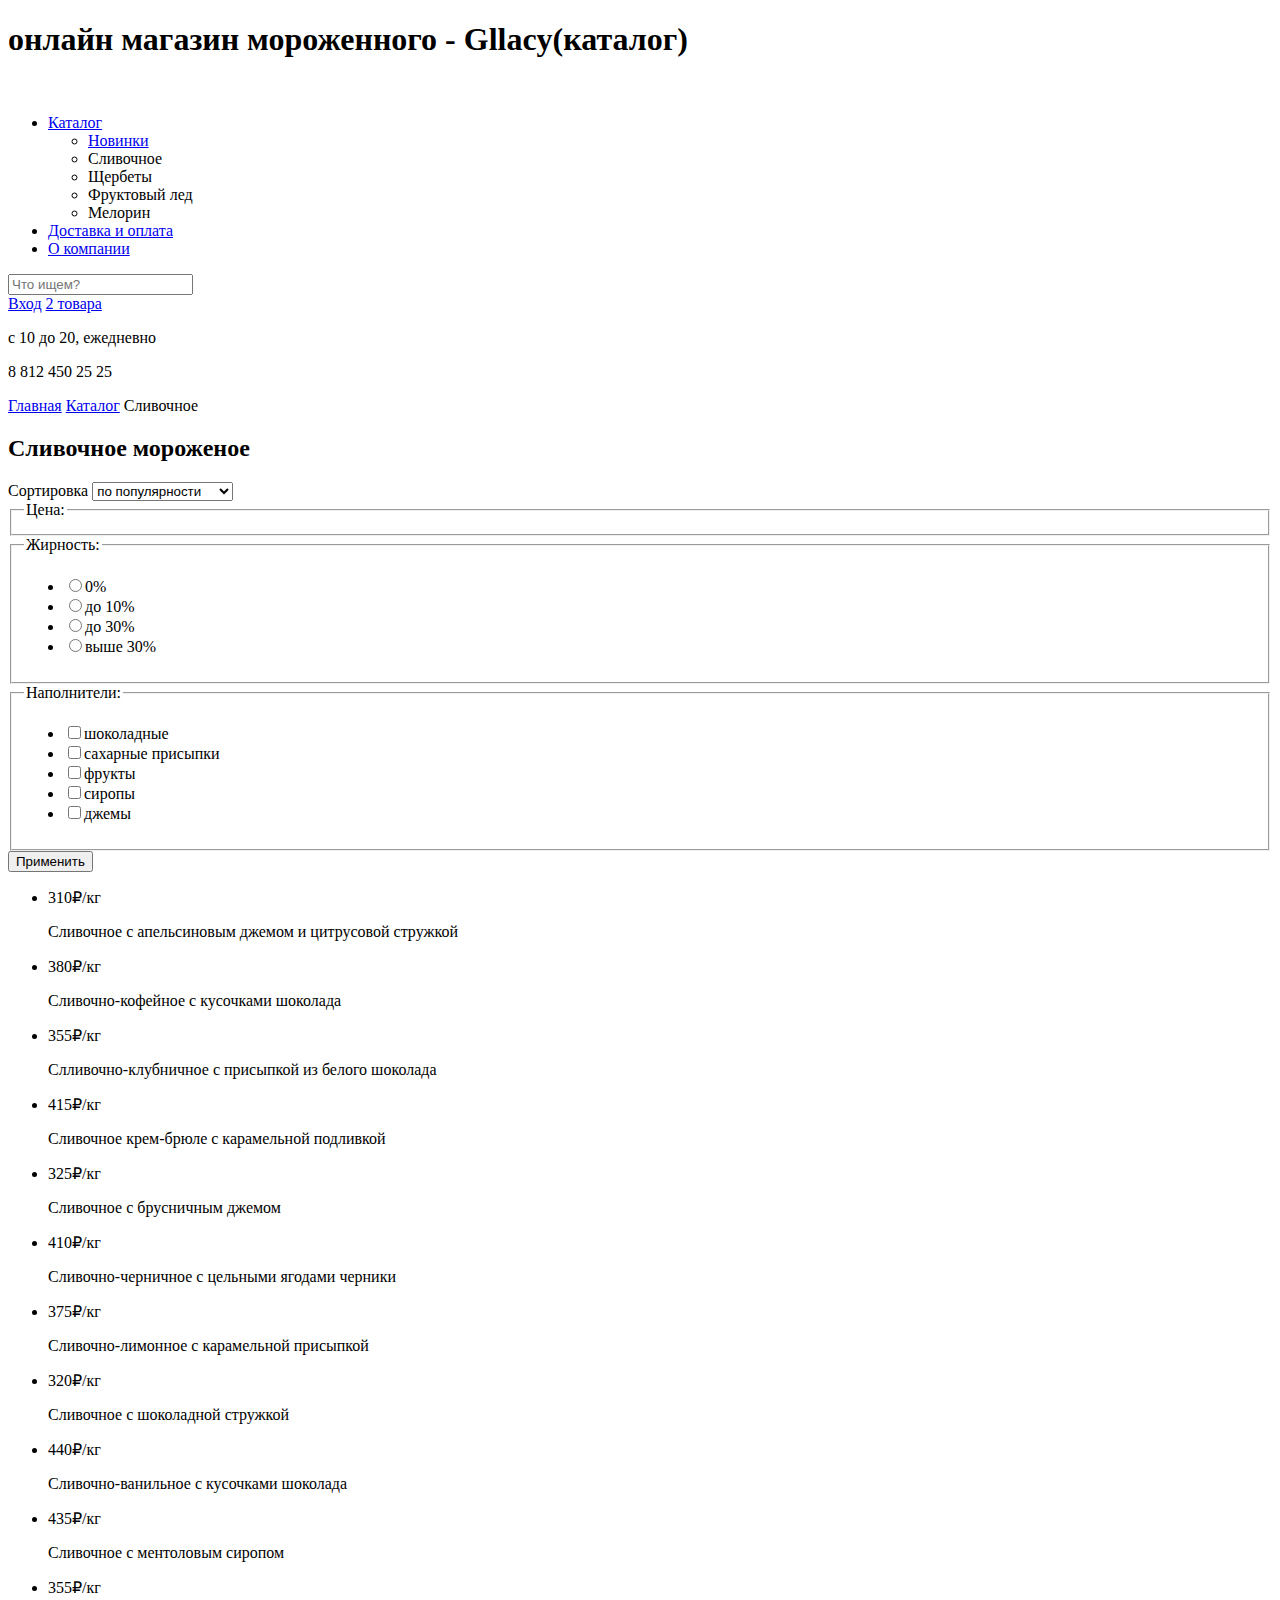
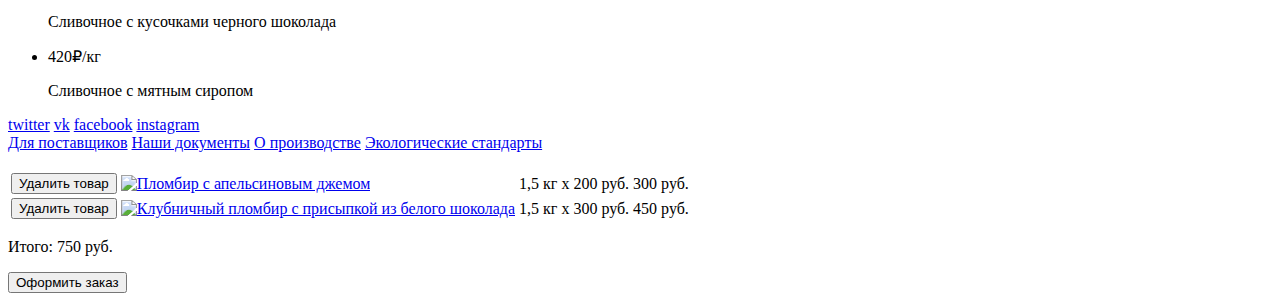
==== catalog.html @ d9a0c7bf "Добавляет разметку всплывающих окон" ====
<!DOCTYPE html>
<html lang="ru">
<head>
	<meta charset="UTF-8">
	<title>Gllacy</title>
	<link rel="stylesheet" href="css/style.css">
</head>
<body class="cream chocolate berry">
	<header class="main-header">
		<h1 class="visuallyhidden">онлайн магазин мороженного - Gllacy(каталог)</h1>
		<img src="" alt="">
		<nav class="main-header">
			<ul class="main-list">
				<li class="main-list-item catalog-active"><a href="#">Каталог</a>
					<ul class="catalog-list">
						<li class="catalog-list-item news"><a href="#">Новинки</a></li>
						<li class="catalog-list-item">Сливочное<a href="#"></a></li>
						<li class="catalog-list-item">Щербеты<a href="#"></a></li>
						<li class="catalog-list-item">Фруктовый лед<a href="#"></a></li>
						<li class="catalog-list-item">Мелорин<a href="#"></a></li>
					</ul>
				</li>
				<li class="main-list-item"><a href="#">Доставка и оплата</a></li>
				<li class="main-list-item"><a href="#">О компании</a></li>
			</ul>
			<form class="user-panel" method="get">
            <input type="search" name="search" id="search" placeholder="Что ищем?">
            <label class="search-label" for="search"></label>
          </form>
          <a href="#" class="input">Вход</a>
          <a href="#" class="basket basket-pay">2 товара</a>
		</nav>
		<div class="info-job">
			<p class="mode">c 10 до 20, ежедневно</p>
			<p class="phone">8 812 450 25 25</p>
		</div>
	</header>
	<main>
		<div class="breadcrumbs-list">
           <a class="breadcrumbs-item" href="index.html">Главная</a>
           <a class="breadcrumbs-item" href="#">Каталог</a>
           <a class="breadcrumbs-item">Сливочное</a>
        </div>
        <div class="creamy-header">
        	<h2>Сливочное мороженое</h2>
        </div>
        <div class="filter">
        	<form action="" method="get" class="form-filter">
        		<div class="sort">
        		<span>Сортировка</span>
        		<select name="sort" id="" size="1">
        		    <option selected value="по популярности">по популярности</option>
        		    <option value="сначала недорогие">сначала недорогие</option>
        		    <option value="сначала дорогие">сначала дорогие</option>
        		    <option value="по жирности">по жирности</option>
        		</select>    
        		</div>
        		<fieldset class="filter-item">
                  <legend>Цена:</legend>
                  <div class="range-filter">
                      <div class="range-controls">
                          <div class="scale">
                          <div class="bar"></div>
                      </div>
                      <div class="toggle toggle-min"></div>
                      <div class="toggle toggle-max"></div>
                      </div>
                  </div>
                </fieldset>
                <fieldset class="fatness">
                		<legend>Жирность:</legend>
                		<ul class="fatness-list">
                			<li><input type="radio" id="rd1" name="fatness"><label for="rd1*">0%</label></li>
                			<li><input type="radio" id="rd2" name="fatness"><label for="rd2*">до 10%</label></li>
                			<li><input type="radio" id="rd3" name="fatness"><label for="rd3*">до 30%</label></li>
                			<li><input type="radio" id="rd4" name="fatness"><label for="rd4*">выше 30%</label></li>
                		</ul>
                	</fieldset>	
                <fieldset class="filles">
                	<legend>Наполнители:</legend>
                	<ul class="filles-list">
                		<li><input type="checkbox" id="ch1" name="filles"><label for="ch1*">шоколадные</label></li>
                		<li><input type="checkbox" id="ch2" name="filles"><label for="ch2*">сахарные присыпки</label></li>
                		<li><input type="checkbox" id="ch3" name="filles"><label for="ch3*">фрукты</label></li>
                		<li><input type="checkbox" id="ch4" name="filles"><label for="ch4*">сиропы</label></li>
                		<li><input type="checkbox" id="ch5" name="filles"><label for="ch5*">джемы</label></li>
                	</ul>
                </fieldset>
                <button class="btn-filter" type="sumbit">Применить</button>
        	</form>
        </div>
        <ul class="creamy-list">
        	<li class="creamy-item1">
        		<span>310₽/кг</span>
        		<p>Сливочное с апельсиновым джемом и цитрусовой стружкой</p>
        	</li>
        	<li class="creamy-item2">
        		<span>380₽/кг</span>
        		<p>Сливочно-кофейное с кусочками шоколада</p>
        	</li>
        	<li class="creamy-item3">
        		<span>355₽/кг</span>
        		<p>Слливочно-клубничное с присыпкой из белого шоколада</p>
        	</li>
        	<li class="creamy-item4">
        		<span>415₽/кг</span>
        		<p>Сливочное крем-брюле с карамельной подливкой</p>
        	</li>
        	<li class="creamy-item5">
        		<span>325₽/кг</span>
        		<p>Сливочное с брусничным джемом</p>
        	</li>
        	<li class="creamy-item6">
        		<span>410₽/кг</span>
        		<p>Сливочно-черничное с цельными ягодами черники</p>
        	</li>
        	<li class="creamy-item7">
        		<span>375₽/кг</span>
        		<p>Сливочно-лимонное с карамельной присыпкой</p>
        	</li>
        	<li class="creamy-item8">
        		<span>320₽/кг</span>
        		<p>Сливочное с шоколадной стружкой</p>
        	</li>
        	<li class="creamy-item9">
        		<span>440₽/кг</span>
        		<p>Сливочно-ванильное с кусочками шоколада</p>
        	</li>
        	<li class="creamy-item10">
        		<span>435₽/кг</span>
        		<p>Сливочное с ментоловым сиропом</p>
        	</li>
        	<li class="creamy-item11">
        		<span>355₽/кг</span>
        		<p>Сливочное с кусочками черного шоколада</p>
        	</li>
        	<li class="creamy-item12">
        		<span>420₽/кг</span>
        		<p>Сливочное с мятным сиропом</p>
        	</li>
        </ul>
    	<footer>
            	<div class="social">
            	<a class="social-btn twit" href="http://twitter.com/mygroup">twitter</a>
                <a class="social-btn vk" href="http://vk.com/mygroup">vk</a>
                <a class="social-btn fb" href="http://facebook.com/mygroup">facebook</a>
                <a class="social-btn inst" href="http://instagram.com/mygroup">instagram</a>
              </div>
              <div class="info-footer">
              	<a href="#">Для поставщиков</a>
              	<a href="#">Наши документы</a>
              	<a href="#">О производстве</a>
              	<a href="#">Экологические стандарты</a>
              </div>
              <div class="logo"><img src="" alt=""></div>
        </footer>
		<div class="basket-goods">
				<table class="basket-info">
					<tbody>
					<tr class="basket-list">
						<td><button class="basket-close-item" type="submit" value="удалить товар">Удалить товар</button></td>
						<td><a href="#"><img src="" class="baske-item-image" width="33" height="33" alt="Пломбир с апельсиновым джемом"></a></td>
						<td class="basket-item-mass">1,5 кг х <span>200 руб.</span></td>
                        <td class="basket-item-price">300 руб.</td>
					</tr>
					<tr class="basket-list">
						<td><button class="basket-close-item" type="submit" value="удалить товар">Удалить товар</button></td>
						<td><a href="#"><img src="" class="baske-item-image" width="33" height="33" alt="Клубничный пломбир с присыпкой из белого шоколада"></a></td>
						<td class="basket-item-mass">1,5 кг х <span>300 руб.</span></td>
                        <td class="basket-item-price">450 руб.</td>
					</tr>
					</tbody>
				</table>
				<p class="basket-total">Итого: 750 руб.</p>
				<button class="btn-basket-buy" type="submit" value="Оформить заказ">Оформить заказ</button>
			</div>		
	</main>
</body>
</html>
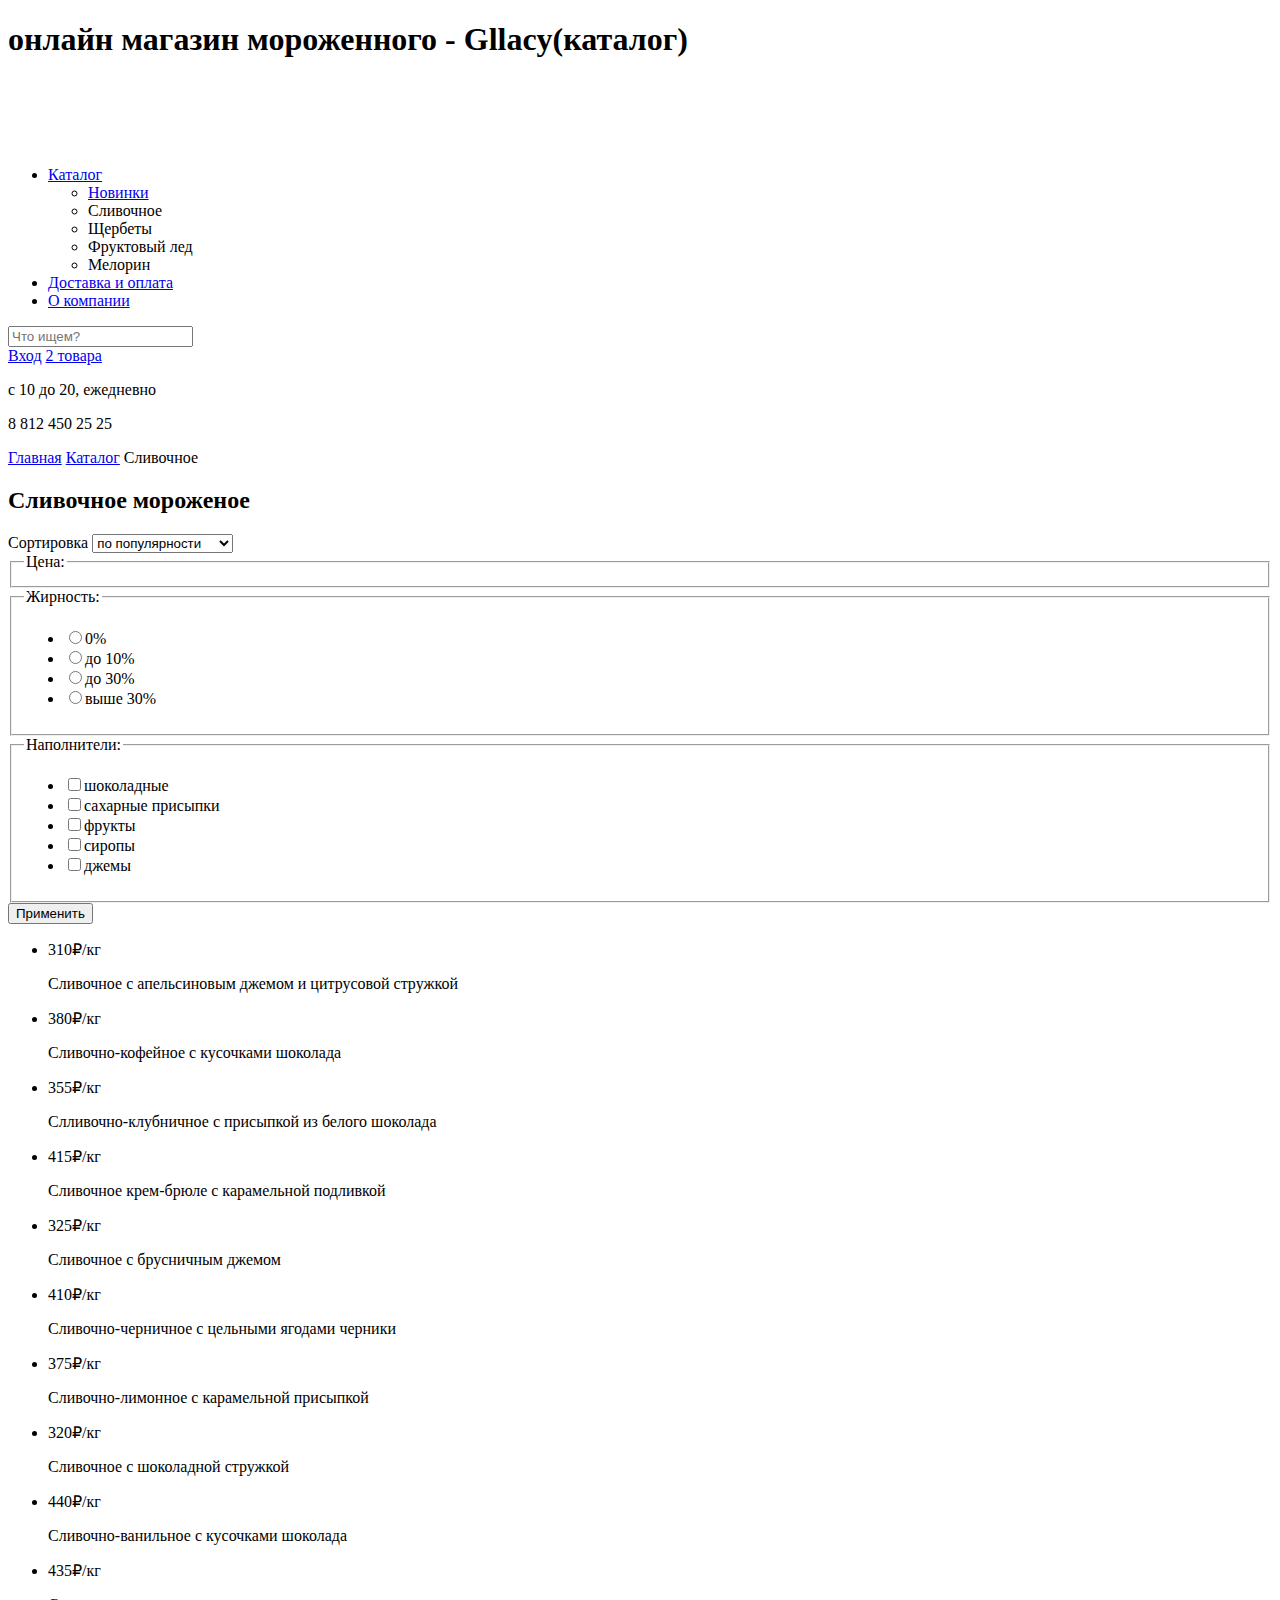
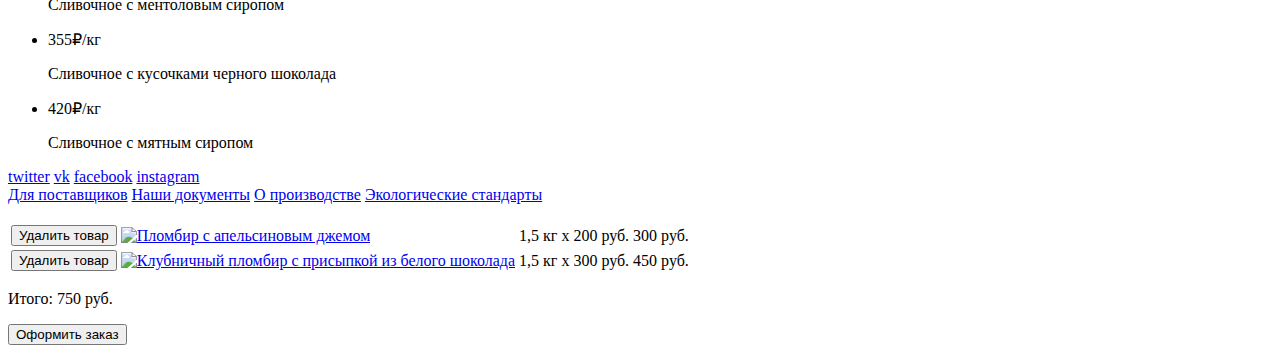
==== commit 78445945: "Подключает шрифты" ====
--- a/catalog.html
+++ b/catalog.html
@@ -3,12 +3,14 @@
 <head>
 	<meta charset="UTF-8">
 	<title>Gllacy</title>
+	<link href="https://fonts.googleapis.com/css?family=Roboto:400,500,700&amp;subset=cyrillic" rel="stylesheet">
 	<link rel="stylesheet" href="css/style.css">
 </head>
 <body class="cream chocolate berry">
 	<header class="main-header">
 		<h1 class="visuallyhidden">онлайн магазин мороженного - Gllacy(каталог)</h1>
-		<img src="" alt="">
+		<a href="index.html" class="logo-shop">
+		<img src="img/Logo.svg" width="157px" height="66px" alt="logo-shop"></a>
 		<nav class="main-header">
 			<ul class="main-list">
 				<li class="main-list-item catalog-active"><a href="#">Каталог</a>
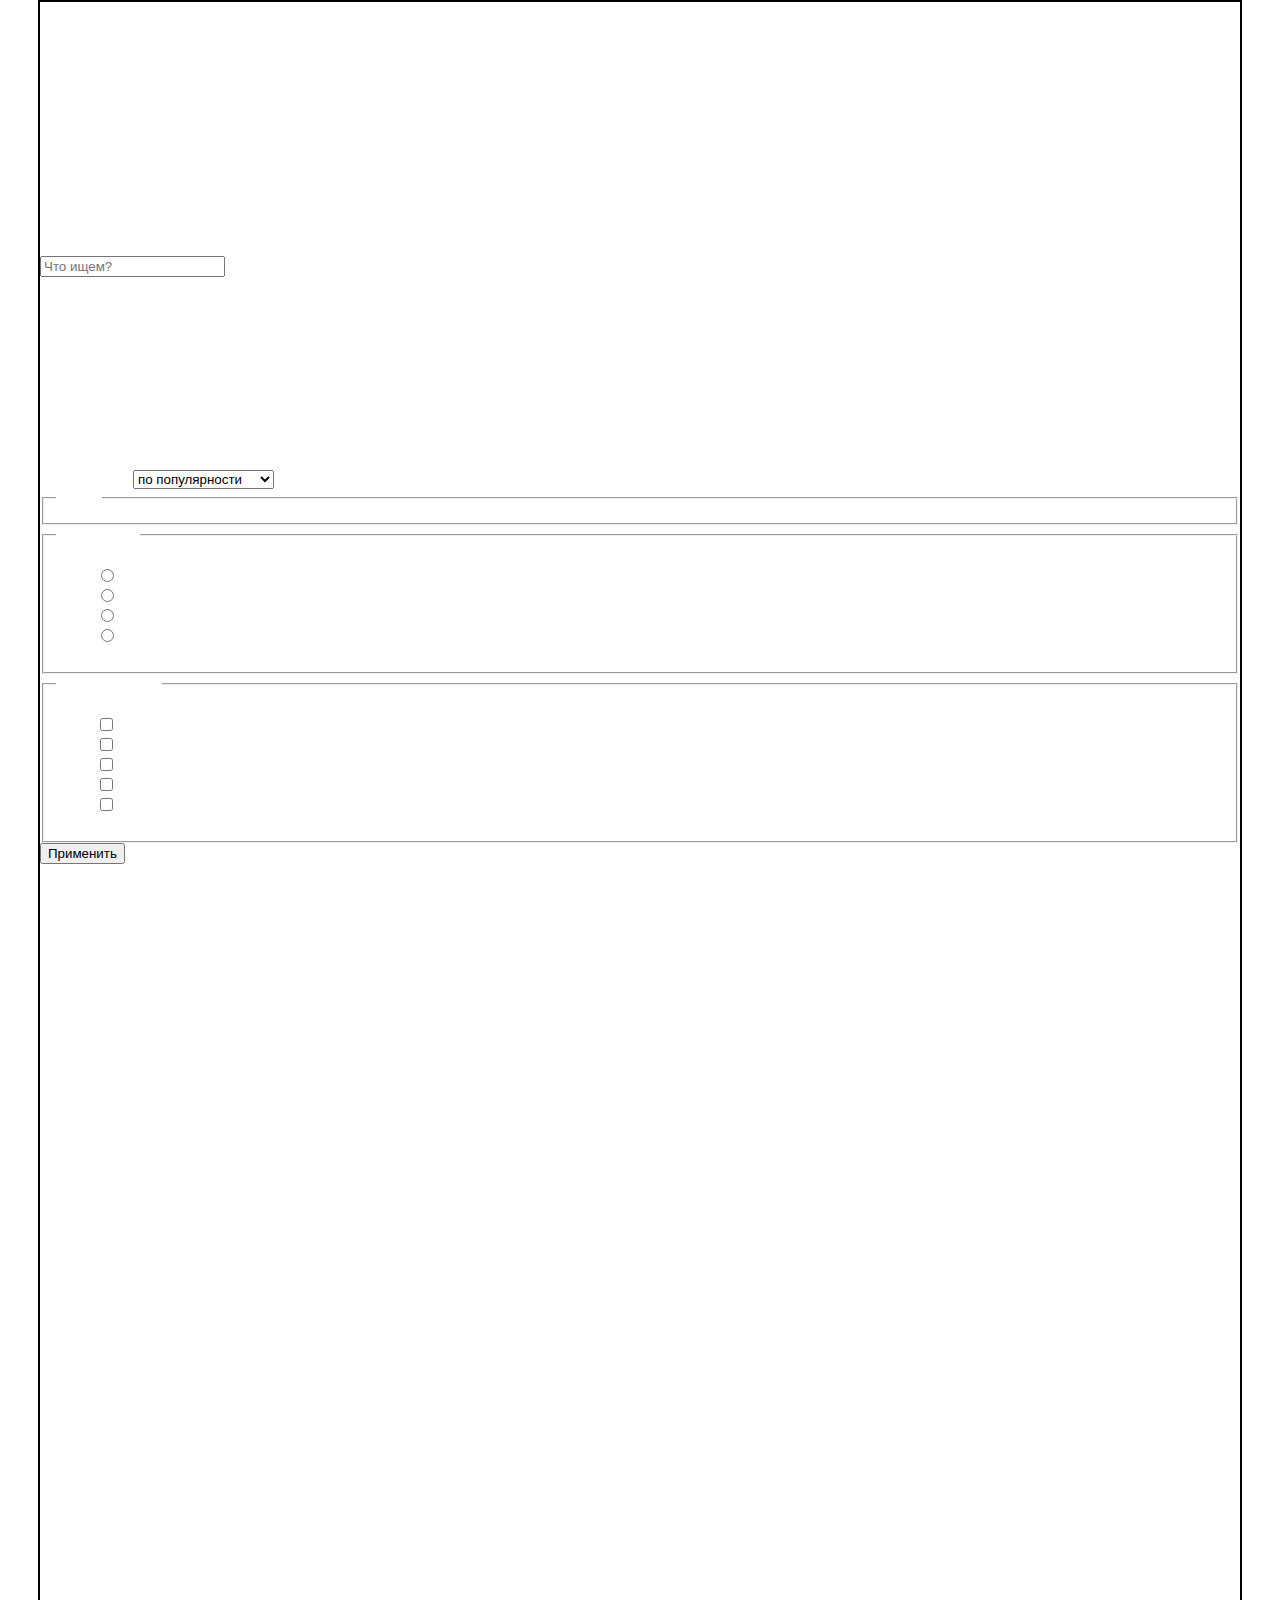
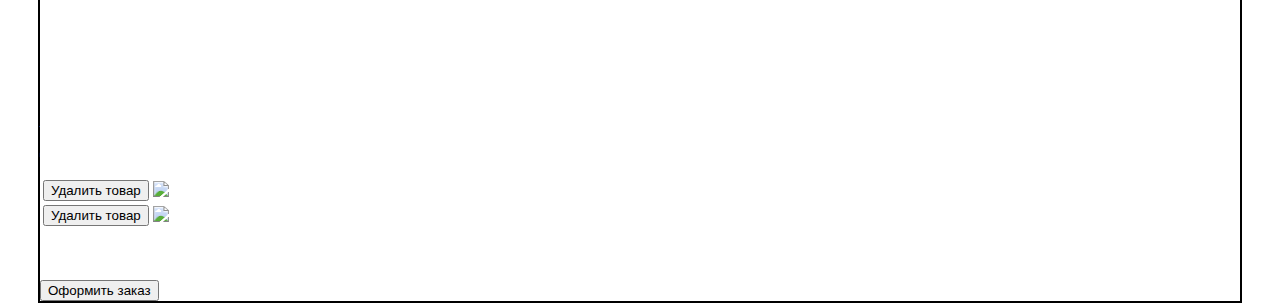
==== commit dfaf0140: "Подключает normalize" ====
--- a/catalog.html
+++ b/catalog.html
@@ -4,6 +4,7 @@
 	<meta charset="UTF-8">
 	<title>Gllacy</title>
 	<link href="https://fonts.googleapis.com/css?family=Roboto:400,500,700&amp;subset=cyrillic" rel="stylesheet">
+	<link href="css/normalize.css" rel="stylesheet">
 	<link rel="stylesheet" href="css/style.css">
 </head>
 <body class="cream chocolate berry">
--- a/css/style.css
+++ b/css/style.css
@@ -0,0 +1,19 @@
+body
+{
+	width: 1200px;
+	margin: 0 auto;
+	font-family: "Roboto",Tahoma,sans-serif;
+	border: 2px solid black;
+	color: white;
+}
+.cream {
+	background-image: url(../img/background1.jpg);
+}
+
+.visuallyhidden {
+	display: none;
+}
+
+ a {
+	color: #ffffff;
+}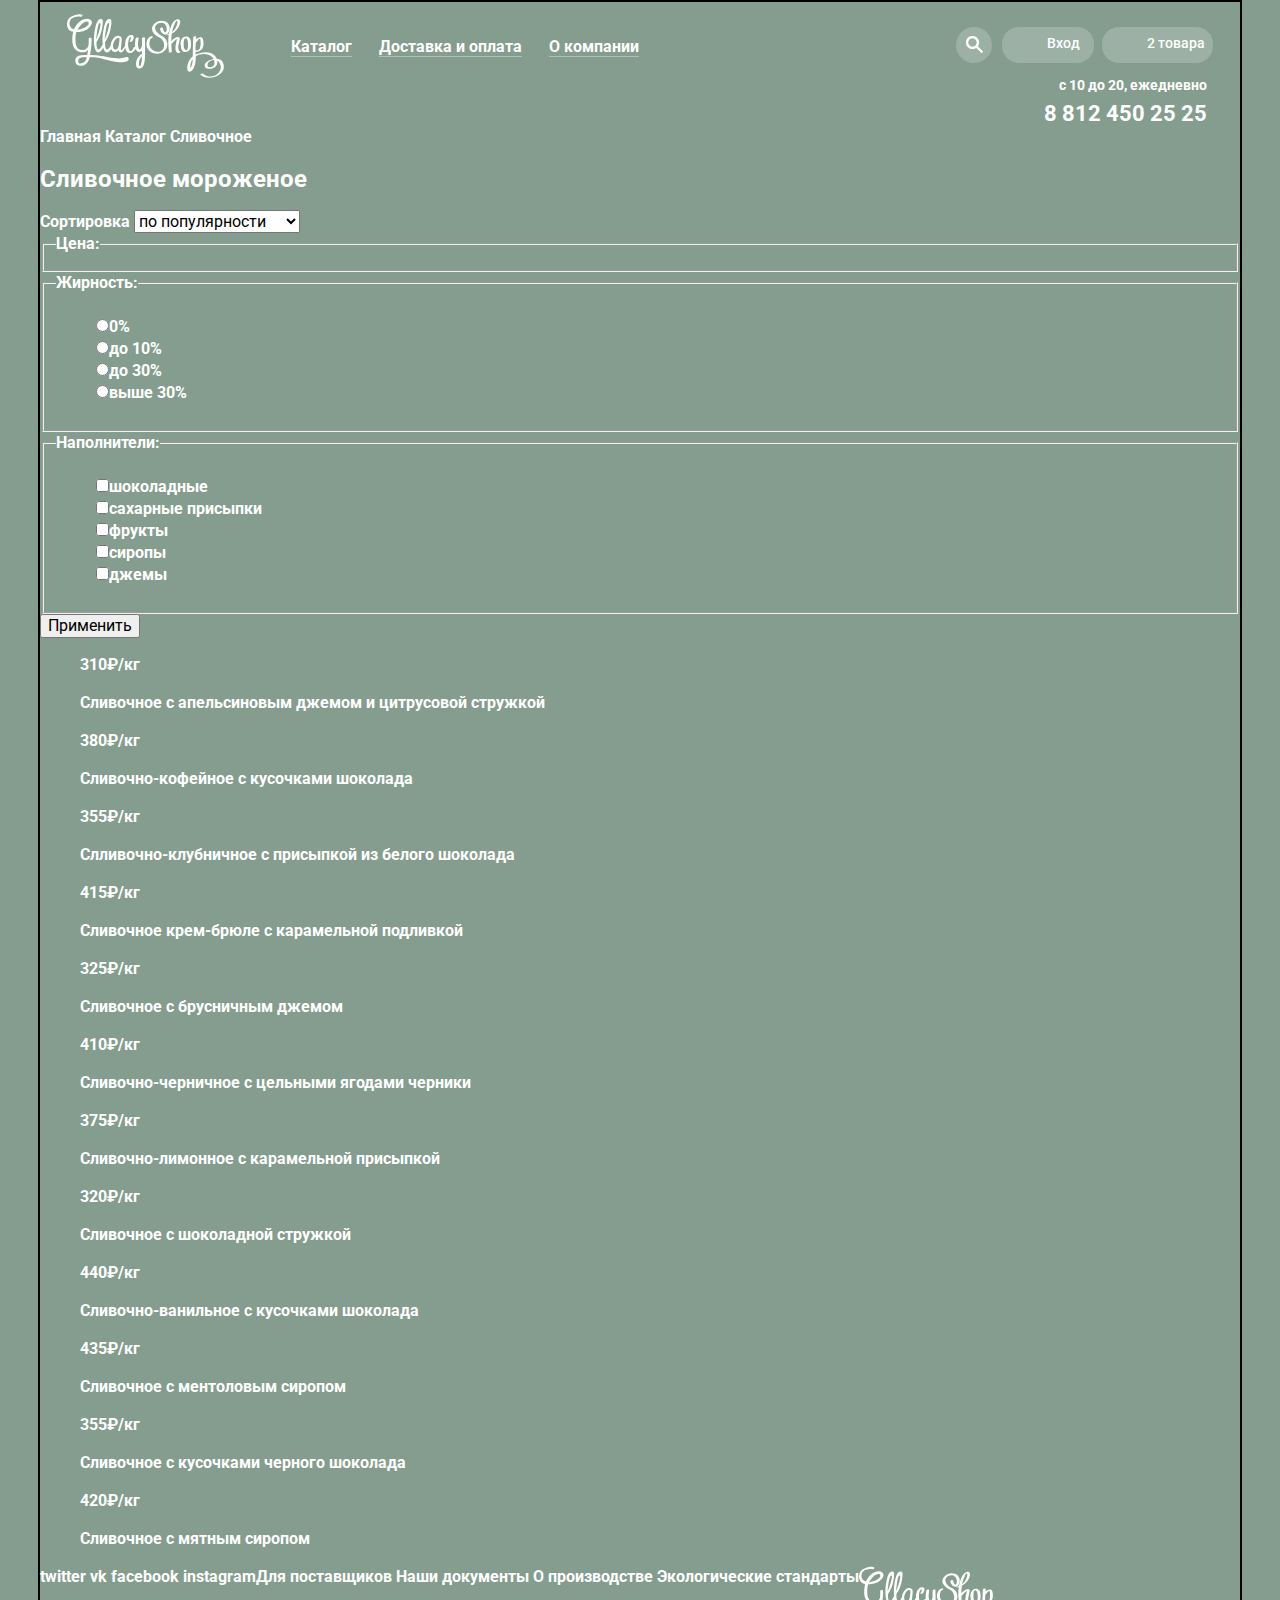
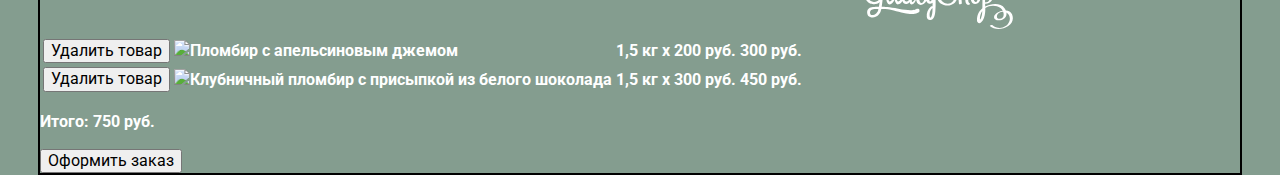
==== commit 949b9686: "Добавил главную стилизацию главной страницы" ====
--- a/catalog.html
+++ b/catalog.html
@@ -7,11 +7,12 @@
 	<link href="css/normalize.css" rel="stylesheet">
 	<link rel="stylesheet" href="css/style.css">
 </head>
-<body class="cream chocolate berry">
+<body>
 	<header class="main-header">
 		<h1 class="visuallyhidden">онлайн магазин мороженного - Gllacy(каталог)</h1>
 		<a href="index.html" class="logo-shop">
 		<img src="img/Logo.svg" width="157px" height="66px" alt="logo-shop"></a>
+		<div class="row">
 		<nav class="main-header">
 			<ul class="main-list">
 				<li class="main-list-item catalog-active"><a href="#">Каталог</a>
@@ -37,6 +38,7 @@
 			<p class="mode">c 10 до 20, ежедневно</p>
 			<p class="phone">8 812 450 25 25</p>
 		</div>
+	</div>
 	</header>
 	<main>
 		<div class="breadcrumbs-list">
@@ -155,7 +157,7 @@
               	<a href="#">О производстве</a>
               	<a href="#">Экологические стандарты</a>
               </div>
-              <div class="logo"><img src="" alt=""></div>
+              <div class="logo"><img src="img/Logo.svg" alt=""></div>
         </footer>
 		<div class="basket-goods">
 				<table class="basket-info">
--- a/css/style.css
+++ b/css/style.css
@@ -1,13 +1,40 @@
-body
-{
+body {
 	width: 1200px;
 	margin: 0 auto;
 	font-family: "Roboto",Tahoma,sans-serif;
 	border: 2px solid black;
 	color: white;
-}
+	font-size: 16px;
+	line-height: 22px;
+	font-weight: 700;
+	background-color: #849d8f;
+}
+
+.chocolate {
+	display: none;
+	background: url(../img/slider2.png);
+	background-repeat: no-repeat;
+	background-position: top center;
+	z-index: 150;
+	background-color: #8996a6;
+}
+
+.berry {
+	display: none;
+	background: url(../img/slider3.png);
+	background-repeat: no-repeat;
+	background-position: top center;
+	z-index: 150;
+	background-color: #9d8b84;
+}
+
 .cream {
-	background-image: url(../img/background1.jpg);
+	display: block;
+	background: url(../img/slider1.png);
+	background-repeat: no-repeat;
+	background-position: top center;
+	z-index: 150;
+	background-color: #849d8f;
 }
 
 .visuallyhidden {
@@ -16,4 +43,416 @@
 
  a {
 	color: #ffffff;
-}+	text-decoration: none;
+}
+
+main {
+    margin: 0;
+    padding: 0;
+}
+
+h1 {
+    margin: 0;
+    padding: 0;
+}
+
+ul {
+    list-style: none;
+}
+
+.main-header {
+	display: flex;
+}
+
+.main-list {
+	display: flex;
+	margin: 0;
+	padding-top: 9px;
+}
+
+.main-list a {
+	line-height: 18px;
+	border-bottom: 1px solid #acc2b6;
+}
+
+.logo-shop {
+	margin-left: 27px;
+	margin-top: 11px;
+}
+
+.row {
+	display: flex;
+	width: 100%;
+	margin-top: 25px;
+	align-items: baseline;
+	flex-wrap: wrap;
+}
+
+.main-list li {
+	margin-left: 27px;
+}
+
+[type="search"] {
+	display: none;
+}
+
+.input {
+	display: block;
+	min-width: 39px;
+	background-color: rgba(255,255,255,0.2);
+	border-radius: 17px;
+	/* text-align: center; */
+}
+
+.basket {
+	display: block;
+	min-width: 53px;
+	background-color: rgba(255,255,255,0.2);
+	border-radius: 17px;
+	/* text-align: center; */
+	margin-left: 8px;
+}
+.search-label {
+    position: absolute;
+    top: 9px;
+    left: 10px;
+    z-index: 20;
+    width: 20px;
+    height: 20px;
+    background: url(../img/search.png) no-repeat;
+    cursor: pointer;
+}
+
+.user-panel {
+	display: block;
+	position: relative;
+	width: 36px;
+	height: 36px;
+	background-color: rgba(255,255,255,0.2);
+	border-radius: 50%;
+	margin-left: 317px;
+	margin-right: 10px;
+}
+
+.mode {
+	font-size: 14px;
+	line-height: 16px;
+	margin-bottom: 0;
+}
+
+.info-job {
+	align-self: flex-end;
+	margin-left: 820px;
+	text-align: right;
+	/* font-size: 10px; */
+}
+
+.input, .basket {
+	font-weight: 500;
+	padding: 8px 8px 8px 45px;
+	display: block;
+	font-size: 14px;
+	line-height: 16px;
+	/* text-align: right; */
+}
+
+.catalog-list {
+	display: none;
+	padding: 0;
+}
+
+.phone {
+	font-size: 22px;
+	line-height: 24px;
+	margin-top: 9px;
+	margin-bottom: 0;
+}
+
+.slider-tittle {
+	font-size: 60px;	
+	line-height: 60.35px;
+	width: 670px;
+	text-align: center;
+	margin: 0 auto;
+}
+
+.btn-all {
+	display: block;
+	text-align: center;
+	background: linear-gradient(#f16542 0%,#e74b36 100%);
+	width: 280px;
+	margin: 0 auto;
+	margin-top: 40px;
+	border-radius: 40px;
+	font-size: 32px;
+	line-height: 44px;
+	padding: 10px 0;
+}
+
+.slider-icecream1 {
+	display: block;
+	padding-top: 270px;
+}
+
+.slider-icecream2 {
+	display: none;
+	padding-top: 270px;
+}
+
+.slider-icecream3 {
+	display: none;
+	padding-top: 270px;
+}
+
+.marketing {
+	display: flex;
+	margin-top: 40px;
+	padding: 0 27px;
+	min-height: 229px;
+}
+
+.marketing h2 {
+	font-size: 35px;
+	line-height: 41px;
+	margin: 0;
+}
+
+.marketing p {
+	font-size: 18px;
+	line-height: 22px;
+	
+}
+
+.marketing a {
+	position: absolute;
+	font-size: 18px;
+	line-height: 24px;
+	padding: 12px 22px;
+	background: linear-gradient(#f16542 0%,#e74b36 100%);
+	border-radius: 40px;
+	left: 375px;
+	top: 160px;
+}
+
+.marketing .wanttwo {
+	left: 350px;
+}
+
+.marketing1 {
+	background-image: url(../img/marketing1.jpg);
+	position: relative;
+    padding: 15px 20px ;
+    border-radius: 15px;
+    width: 48.9%;
+    margin-right: 26px;
+
+}
+
+.marketing2 {
+	background-image: url(../img/marketing2.jpg);
+	position: relative;
+    padding: 15px 20px ;
+    border-radius: 15px;
+    width: 48.9%;
+}
+
+.top {
+	display: flex;
+	margin: 0 27px;
+	margin-top: 40px;
+}
+
+.hit {
+	position: relative;
+	min-width: 267px;
+	margin-right: 26px;
+	padding-top:210px;
+	background-repeat: no-repeat;
+}
+
+.hit span {
+	font-weight: 700;
+    font-size: 36px;
+    line-height: 45px;
+    word-spacing: -8px;
+   	text-shadow: 0 1px 3px rgba(49,50,53,.5);
+}
+
+.hit p {
+	text-align: center;
+	font-size: 16px;
+	line-height: 22px;
+	font-weight: 500;
+
+}
+
+.hit  a  {
+    border-bottom: 1px solid rgba(255,255,255,.4);
+}
+
+.hit:after {
+	content: "";
+	position: absolute;
+	background-image: url(../img/hit-logo.png);
+	width: 61px;
+	height: 61px;
+	top: 0px; 
+}
+
+.hit1 {
+	background-image: url(../img/hit1.png);
+}
+
+.hit2 {
+	background-image: url(../img/hit2.png);
+}
+
+.hit3 {
+	background-image: url(../img/hit3.png);
+}
+
+.hit4 {
+	background-image: url(../img/hit4.png);
+}
+
+.infoshop {
+	display: flex;
+	flex-wrap: wrap;
+	margin: 0 27px;
+	background-image: url(../img/waffle.jpg);
+	color: #323232;
+	border-radius: 10px;
+	margin-top: 30px;
+}
+
+.infoshop h2 {
+	font-size: 24px;
+	line-height: 30px;
+	font-weight: 500;
+	width: 1015px;
+	margin-left: 21px;
+}
+
+.shoptext {
+	width: 485px;
+	margin-left: 85px;
+}
+
+.container {
+	display: flex;
+	margin: 0 27px;
+	justify-content: space-between;
+	margin-top: 40px;
+}
+
+.news {
+	width: 46.8%;
+	min-height: 196px;
+	padding: 24px 0 0 20px;
+	color:#323232;
+	border-radius: 10px;
+	background-image: url(../img/strawberry.jpg);
+}
+
+.news h2 {
+	font-size: 16px;	
+	line-height: 22px;
+	font-weight: 500;
+}
+
+.news a {
+	width: 285px;
+	font-size: 24px;
+	line-height: 30px;
+	color:#323232;
+	border-bottom: 2px solid #353535;
+}
+
+.news h3 {
+	width: 285px;
+}
+.distribution {
+	position: relative;
+	background-color: #f8f7f4;
+	width: 46.8%;
+	background-image: url(../img/Line.png);
+	border-radius: 10px;
+	padding: 24px 0 0 27px;
+	min-height: 196px;
+	z-index: 11;
+}
+
+.distribution p {
+	font-size: 16px;
+	line-height: 22px;
+	font-weight: 400;
+	width: 510px;
+	color: #5a5a5a;
+	z-index: 10;
+}
+
+.distribution:after {
+	content: "";
+	z-index: -1;
+	position: absolute;
+	width: 555px;
+	height: 210px;
+	background-color: #f8f7f4;
+	top: 5px;
+	left: 5px;
+	border-radius: 10px
+}
+
+.wrapper-map {
+	margin-top: 40px;
+	position: relative;
+}
+
+.contacts {
+	position: absolute;
+	color: #323232;
+	top:62px;
+	right: 27px;
+	background-color: #fffffe;
+	padding: 26px 30px 35px 30px;
+	border-radius: 15px;
+}
+
+.contacts h2 {
+	width: 150px;
+	font-size: 14px;
+	line-height: 20px;
+	font-weight: 400;
+}
+
+.contacts .phone-text {
+	font-size: 14px;
+	line-height: 24px;
+	font-weight: 400;
+	margin-bottom: 30px;
+}
+
+.contacts p {
+	width: 240px;
+	font-size: 18px;
+	line-height: 24px; 
+}
+
+.phone-text span {
+	font-size: 18px;
+	line-height: 24px; 
+	font-weight: 700;
+}
+
+.link-connect {
+	font-size: 18px;
+	line-height: 24px;
+	padding: 12px 22px;
+	background: linear-gradient(#f16542 0%,#e74b36 100%);
+	border-radius: 40px;
+}
+
+footer {
+	display: flex;
+}
+
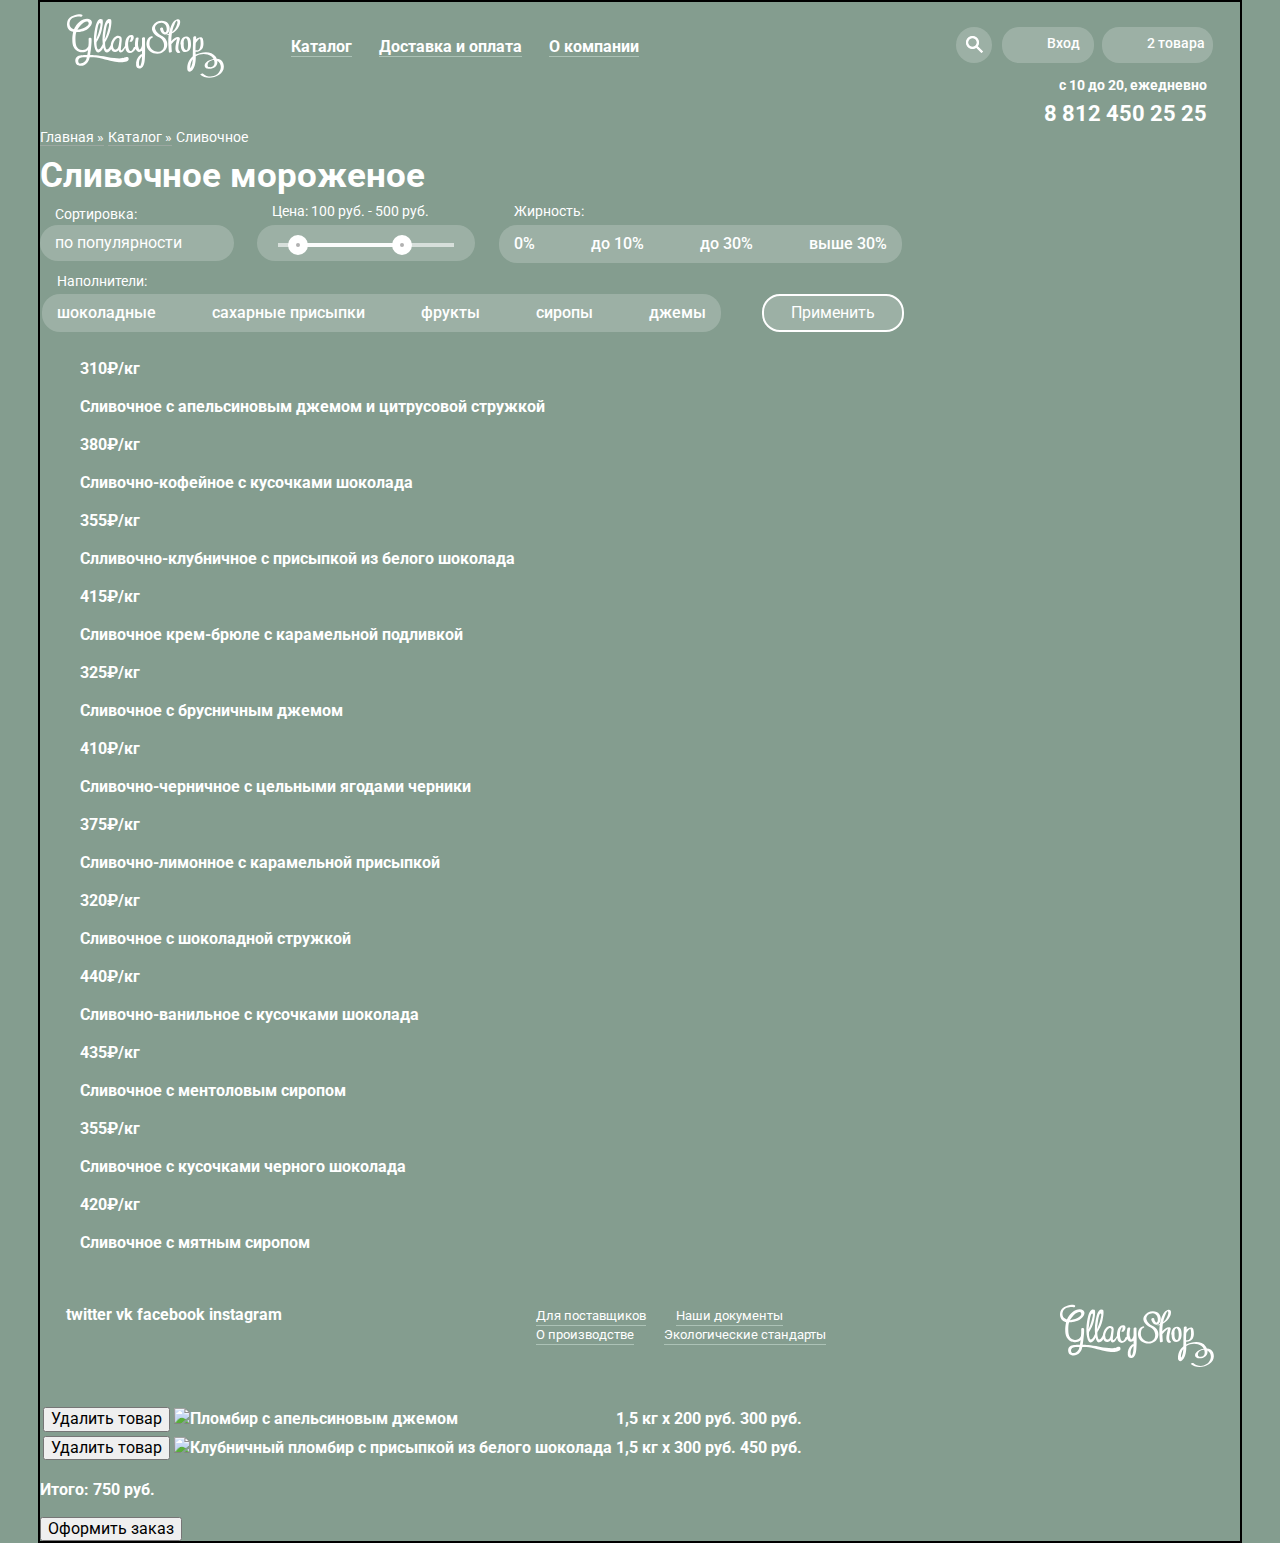
==== commit 32963d68: "Добавляет стилизацию фильтра в каталоге" ====
--- a/catalog.html
+++ b/catalog.html
@@ -42,8 +42,8 @@
 	</header>
 	<main>
 		<div class="breadcrumbs-list">
-           <a class="breadcrumbs-item" href="index.html">Главная</a>
-           <a class="breadcrumbs-item" href="#">Каталог</a>
+           <a class="breadcrumbs-item" href="index.html">Главная »</a>
+           <a class="breadcrumbs-item" href="#">Каталог »</a>
            <a class="breadcrumbs-item">Сливочное</a>
         </div>
         <div class="creamy-header">
@@ -52,7 +52,7 @@
         <div class="filter">
         	<form action="" method="get" class="form-filter">
         		<div class="sort">
-        		<span>Сортировка</span>
+        		<span>Сортировка:</span>
         		<select name="sort" id="" size="1">
         		    <option selected value="по популярности">по популярности</option>
         		    <option value="сначала недорогие">сначала недорогие</option>
@@ -61,14 +61,15 @@
         		</select>    
         		</div>
         		<fieldset class="filter-item">
-                  <legend>Цена:</legend>
+                  <legend>Цена: 100 руб. - 500 руб.</legend>
                   <div class="range-filter">
                       <div class="range-controls">
                           <div class="scale">
                           <div class="bar"></div>
+                          <div class="toggle toggle-min"></div>
+                      <div class="toggle toggle-max"></div>
                       </div>
-                      <div class="toggle toggle-min"></div>
-                      <div class="toggle toggle-max"></div>
+                      
                       </div>
                   </div>
                 </fieldset>
--- a/css/style.css
+++ b/css/style.css
@@ -62,6 +62,7 @@
 
 .main-header {
 	display: flex;
+	position: relative;
 }
 
 .main-list {
@@ -454,5 +455,305 @@
 
 footer {
 	display: flex;
-}
-
+	justify-content: space-between;
+	align-items: baseline;
+	padding: 34px 26px 30px 26px;
+}
+
+.info-footer {
+	display: flex;
+	flex-wrap: wrap;
+	width: 330px;
+	align-items: flex-start;
+	
+}
+
+.info-footer a {
+	font-size: 13px;
+	line-height: 18px;
+	font-weight: 400;
+	margin-left: 30px;
+	border-bottom: 1px solid rgb(172, 194, 182);
+}
+
+.info-footer .bold {
+	font-weight: 700;
+}
+
+.logo {
+	align-self: center;
+}
+
+.modal-login {
+	display: none;
+	width: 278px;
+	min-height: 230px;
+	background-color: #f8f7f4;
+	border-radius: 10px;
+	position: absolute;
+	top: 57%;
+	right: 12%;
+}
+
+.reg-links {
+	margin-top: 20px;
+	margin-left: 18px;
+}
+
+.reg-links a {
+	display: inline;
+	color: #323232;
+	font-size: 13px;
+	line-height: 24px;
+	font-weight: 400;
+	border-bottom: 1px solid rgba(0,0,0,.3);
+}
+
+.form-login {
+	width: 242px;
+	margin: 0 auto;
+}
+
+.form-login input {
+width: 242px;
+padding: 10px 14px;
+border: 1px solid rgba(178,178,178,.52);
+margin-top: 20px;
+border-radius: 5px;
+box-sizing: border-box;
+}
+
+.inter-login {
+	float: left;
+	font-size: 18px;
+	margin-right: 20px;
+	line-height: 24px;
+	color: #fefefe;
+	background-image: linear-gradient(to top,#ca3824 0%,#f26843 100%);
+	box-shadow: 0 2px 2px rgba(85,8,0,.54);
+	cursor: pointer;
+	border-radius: 25px;
+	padding: 10px 25px;
+	margin-top: 20px;
+	border: none;
+}
+
+.feedback {
+	display: none;
+	position: fixed;
+	top: 50%;
+	left: 50%;
+	z-index: 50;
+	margin-top: -221px;
+	margin-left: -238px;
+	width: 460px;
+	background-color: #f8f7f4;
+	padding: 25px;
+	border-radius: 10px;
+	min-height: 410px;
+}
+
+.feedback h2 {
+	margin: 0;
+	margin-bottom: 23px;
+	color: #323232;
+	font-size: 24px;	
+	line-height: 28px;
+	font-weight: 500;
+}
+
+.form-answer {
+	display: flex;
+	flex-direction: column;
+}
+
+.form-answer input {
+	padding: 15px;
+	width: 266px;
+	border-radius: 5px;
+	border:1px solid rgba(178,178,178,.52);
+	margin-bottom: 20px;
+}
+
+textarea {
+	width: 426px;
+	border-radius: 5px;
+	padding: 15px;
+}
+
+.btn {
+	float: right;
+	font-size: 18px;
+	margin-right: 20px;
+	line-height: 24px;
+	color: #fefefe;
+	background-image: linear-gradient(to top,#ca3824 0%,#f26843 100%);
+	box-shadow: 0 2px 2px rgba(85,8,0,.54);
+	cursor: pointer;
+	border-radius: 25px;
+	padding: 10px 25px;
+	margin-top: 25px;
+	border: none;
+}
+
+.button-close {
+	display: block;
+    cursor: pointer;
+    width: 30px;
+    height: 30px;
+    position: absolute;
+    top: 20px;
+    right: 10px;
+    border: none;
+    background: url(../img/close.png) no-repeat;
+    outline: none;
+}
+
+.breadcrumbs-item {
+	font-size: 14px;
+	line-height: 16px;
+	font-weight: 400;
+	border-bottom: 1px solid rgba(178,178,178,.52); 
+}
+
+.breadcrumbs-item:last-child {
+	border: none;
+}
+
+.creamy-header h2 {
+	font-size: 35px;	
+	line-height: 41px;
+	margin: 7px 0;
+}
+
+.form-filter {
+	display: flex;
+	justify-content: space-between;
+	align-items: flex-start;
+	flex-wrap: wrap;
+	width: 864px;
+}
+
+.sort {
+	width: 195px;
+}
+
+.form-filter span, legend {
+	font-size: 14px;
+	line-height: 16px;
+	font-weight: 400;
+	padding-left: 15px;
+}
+
+.form-filter fieldset {
+	border: none;
+	padding-left: 0;
+	padding-right: 0;
+}
+
+.fatness-list {
+	display: flex;
+}
+
+.filles-list {
+	display: flex;
+}
+
+ select {
+	height: 36px;
+    padding: 0 35px 0 15px;
+    font-size: 16px;
+    line-height: 36px;
+    color: #fff;
+    background: rgba(255,255,255,.2);
+    border: none;
+    border-radius: 18px;
+    outline: none;
+    -webkit-appearance: none;
+    -moz-appearance: none;
+}
+
+.form-filter option {
+	color: #323232;
+}
+
+.fatness-list, .filles-list {
+	background-color: rgba(255,255,255,.2);
+	padding: 10px 15px;
+	font-size: 16px;
+	line-height: 18px;
+	border-radius: 18px;
+	margin: 0;
+}
+
+.range-filter {
+	background-color: rgba(255,255,255,.2);
+	border-radius: 18px;
+	width: 218px;
+	height: 36px;
+}
+.fatness-list li, .filles-list li {
+	padding-left: 56px;
+}
+
+input {
+display: none;
+}
+
+.fatness-list li:first-child, .filles-list li:first-child {
+	padding-left: 0;
+}
+
+.btn-filter {
+ background-color: rgba(255,255,255,.2);
+ color: white;
+ border: 2px solid #fff;
+ border-radius: 18px;
+ padding: 8px 27px;
+ font-size: 16px;
+ line-height: 18px;
+ margin-top: 21px;
+}
+
+.form-filter label {
+	font-weight: 500;
+}
+
+.range-controls {
+	width: 176px;
+	height: 21px;
+	margin: 0 auto;
+	padding-top:18px;
+}
+.scale {
+	position: relative;
+	width: 176px;
+	height: 4px;
+	background: rgba(255,255,255,.6);
+}
+
+.bar {
+	width: 98px;
+	height: 4px;
+	margin-left: 24px;
+	background: rgba(255,255,255,.9);
+}
+
+.toggle {
+	position: absolute;
+	width: 4px;
+	height: 4px;
+	background: #b1b1b1;
+	border: 8px solid #fff;
+	border-radius: 50%;
+}
+
+.toggle-min {
+	top: -8px;
+	right: 42px;
+}
+
+.toggle-max {
+	top: -8px;
+	left: 10px;
+}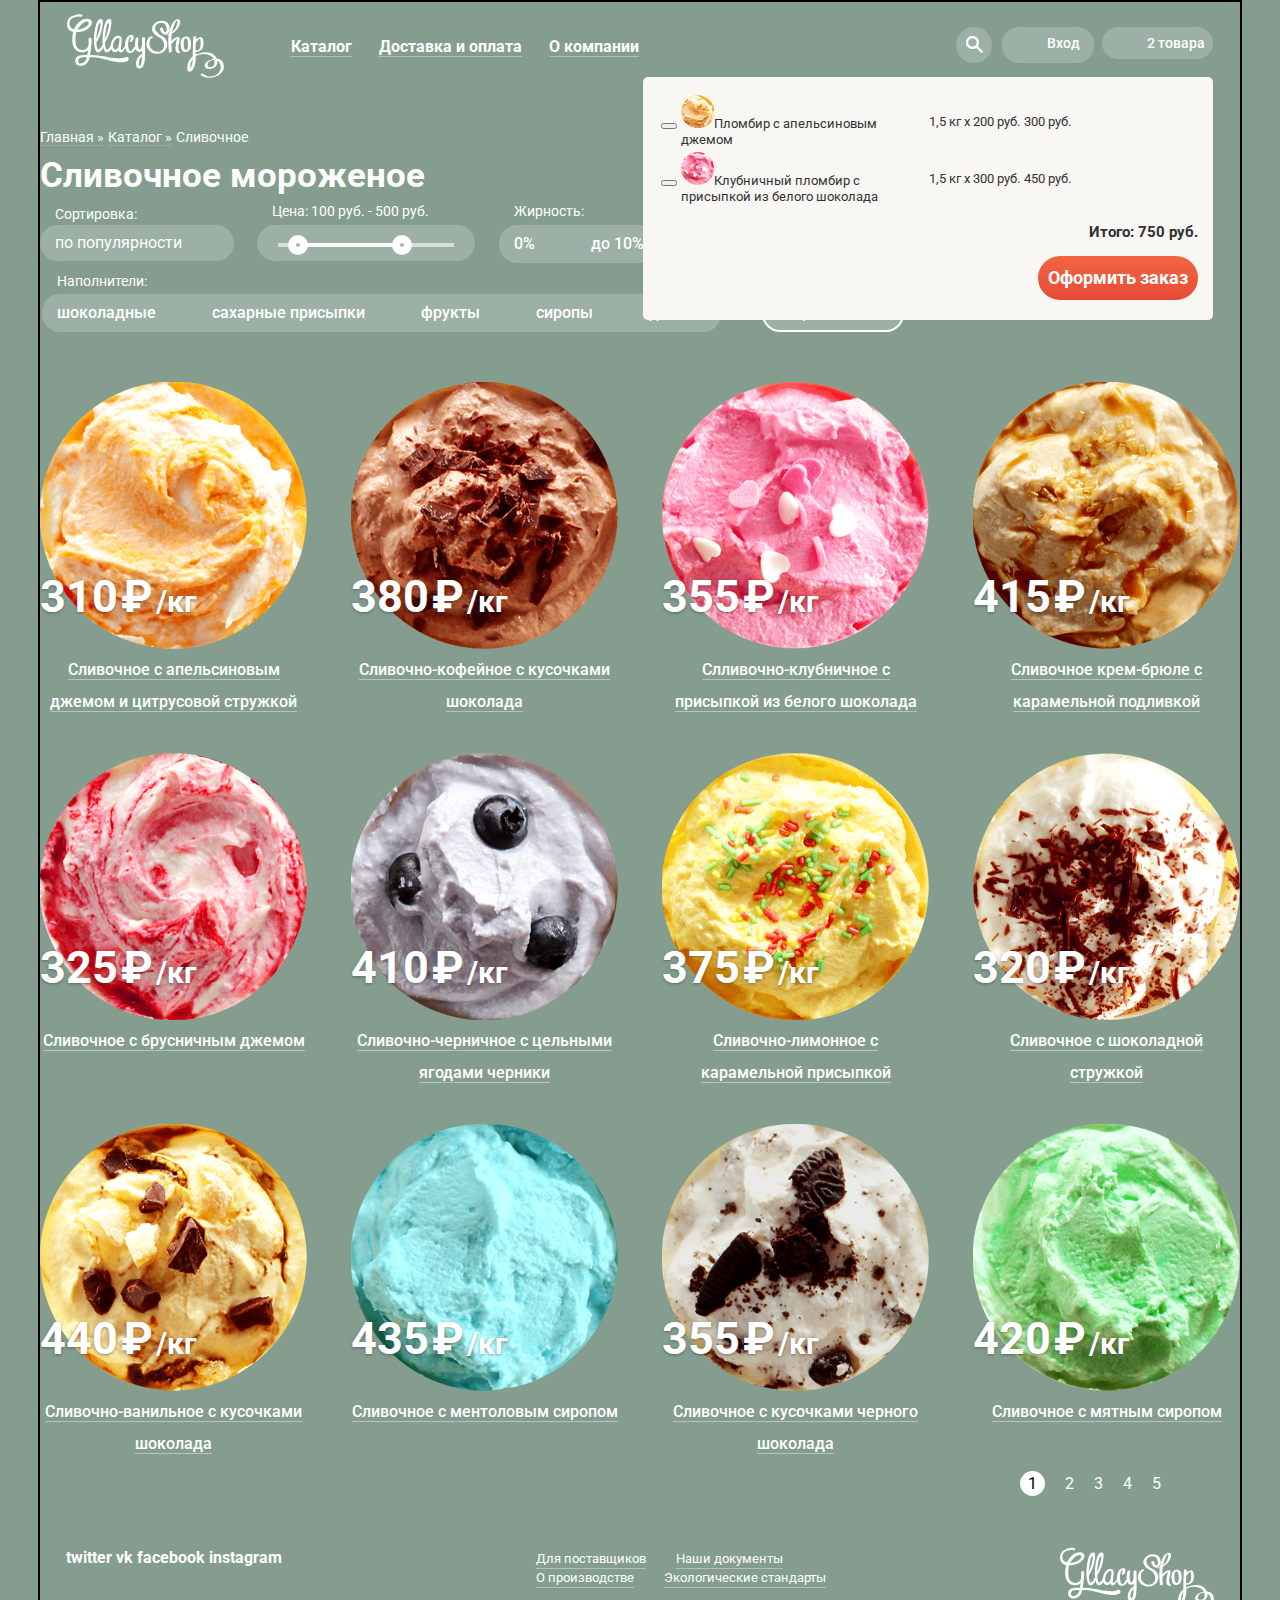
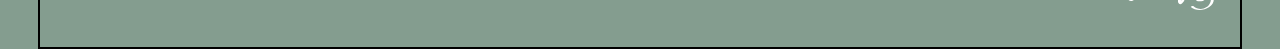
==== commit c24d577a: "Добавляет стилизацию страницы каталога" ====
--- a/catalog.html
+++ b/catalog.html
@@ -32,7 +32,29 @@
             <label class="search-label" for="search"></label>
           </form>
           <a href="#" class="input">Вход</a>
+          <div class="basket-contaier">
           <a href="#" class="basket basket-pay">2 товара</a>
+          <div class="basket-goods">
+				<table class="basket-info">
+					<tbody>
+					<tr class="basket-list">
+						<td><button class="basket-close-item" type="submit" value="удалить товар">Удалить товар</button></td>
+						<td><a href="#"><img src="img/goods1.png" class="basket-item-image" width="33" height="33" alt="Пломбир с апельсиновым джемом">Пломбир с апельсиновым джемом</a></td>
+						<td class="basket-item-mass">1,5 кг х <span>200 руб.</span></td>
+                        <td class="basket-item-price">300 руб.</td>
+					</tr>
+					<tr class="basket-list">
+						<td><button class="basket-close-item" type="submit" value="удалить товар">Удалить товар</button></td>
+						<td><a href="#"><img src="img/goods2.png" class="basket-item-image" width="33" height="33" alt="Клубничный пломбир с присыпкой из белого шоколада">Клубничный пломбир с присыпкой из белого шоколада</a></td>
+						<td class="basket-item-mass">1,5 кг х <span>300 руб.</span></td>
+                        <td class="basket-item-price">450 руб.</td>
+					</tr>
+					</tbody>
+				</table>
+				<p class="basket-total">Итого: 750 руб.</p>
+				<button class="btn-basket-buy" type="submit" value="Оформить заказ">Оформить заказ</button>
+			</div>		
+		</div>
 		</nav>
 		<div class="info-job">
 			<p class="mode">c 10 до 20, ежедневно</p>
@@ -97,55 +119,138 @@
         </div>
         <ul class="creamy-list">
         	<li class="creamy-item1">
-        		<span>310₽/кг</span>
-        		<p>Сливочное с апельсиновым джемом и цитрусовой стружкой</p>
+        		<div>
+        			<img src="img/ice1.png" alt="с апельсиновым джемом и цитрусовой стружкой">
+        		</div>
+        		<div class="item-price">
+        		310 ₽
+        		<span class="creamy-price">/кг</span>
+        		</div>
+        		<div class="container-link"><a class="item-heading" href="#">Сливочное с апельсиновым джемом и цитрусовой стружкой</a></div>
         	</li>
         	<li class="creamy-item2">
-        		<span>380₽/кг</span>
-        		<p>Сливочно-кофейное с кусочками шоколада</p>
+        		<div>
+        			<img src="img/ice2.png" alt="Сливочно-кофейное с кусочками шоколада">
+        		</div>
+        		<div class="item-price">
+        		380 ₽
+        		<span class="creamy-price">/кг</span>
+        	</div>
+        		<a class="item-heading" href="#">Сливочно-кофейное с кусочками шоколада</a>
         	</li>
         	<li class="creamy-item3">
-        		<span>355₽/кг</span>
-        		<p>Слливочно-клубничное с присыпкой из белого шоколада</p>
+        		<div>
+        			<img src="img/ice3.png" alt="Слливочно-клубничное с присыпкой из белого шоколада">
+        		</div>
+        		<div class="item-price">
+        		355 ₽
+        		<span class="creamy-price">/кг</span>
+        	</div>
+        		<a class="item-heading" href="#">Слливочно-клубничное с присыпкой из белого шоколада</a>
         	</li>
         	<li class="creamy-item4">
-        		<span>415₽/кг</span>
-        		<p>Сливочное крем-брюле с карамельной подливкой</p>
+        		<div>
+        			<img src="img/ice4.png" alt="Сливочное крем-брюле с карамельной подливкой">
+        		</div>
+        		<div class="item-price">
+        		415 ₽
+        		<span class="creamy-price">/кг</span>
+        	</div>
+        		<a class="item-heading" href="#">Сливочное крем-брюле с карамельной подливкой</a>
         	</li>
         	<li class="creamy-item5">
-        		<span>325₽/кг</span>
-        		<p>Сливочное с брусничным джемом</p>
+        		<div>
+        			<img src="img/ice5.png" alt="Сливочное крем-брюле с карамельной подливкой">
+        		</div>
+        		<div class="item-price">
+        		325 ₽
+        		<span class="creamy-price">/кг</span>
+        	</div>
+        		<a class="item-heading" href="#">Сливочное с брусничным джемом</a>
         	</li>
         	<li class="creamy-item6">
-        		<span>410₽/кг</span>
-        		<p>Сливочно-черничное с цельными ягодами черники</p>
+        		<div>
+        			<img src="img/ice6.png" alt="Сливочно-черничное с цельными ягодами черники">
+        		</div>
+        		<div class="item-price">
+        		410 ₽
+        		<span class="creamy-price">/кг</span>
+        	</div>
+        		<a class="item-heading" href="#">Сливочно-черничное с цельными ягодами черники</a>
         	</li>
         	<li class="creamy-item7">
-        		<span>375₽/кг</span>
-        		<p>Сливочно-лимонное с карамельной присыпкой</p>
+        		<div>
+        			<img src="img/ice7.png" alt="Сливочно-лимонное с карамельной присыпкой<">
+        		</div>
+        		<div class="item-price">
+        		375 ₽
+        		<span class="creamy-price">/кг</span>
+        	</div>
+        		<a class="item-heading" href="#">Сливочно-лимонное с карамельной присыпкой</a>
         	</li>
         	<li class="creamy-item8">
-        		<span>320₽/кг</span>
-        		<p>Сливочное с шоколадной стружкой</p>
+        		<div>
+        			<img src="img/ice8.png" alt="Сливочное с шоколадной стружкой<">
+        		</div>
+        		<div class="item-price">
+        		320 ₽
+        		<span class="creamy-price">/кг</span>
+        	</div>
+        		<a class="item-heading" href="#">Сливочное с шоколадной стружкой</a>
         	</li>
         	<li class="creamy-item9">
-        		<span>440₽/кг</span>
-        		<p>Сливочно-ванильное с кусочками шоколада</p>
+        		<div>
+        			<img src="img/ice9.png" alt="Сливочно-ванильное с кусочками шоколада<">
+        		</div>
+        		<div class="item-price">
+        		440 ₽
+        		<span class="creamy-price">/кг</span>
+        	</div>
+        		<a class="item-heading" href="#">Сливочно-ванильное с кусочками шоколада</a>
         	</li>
         	<li class="creamy-item10">
-        		<span>435₽/кг</span>
-        		<p>Сливочное с ментоловым сиропом</p>
+        		<div>
+        			<img src="img/ice10.png" alt="Сливочное с ментоловым сиропом<">
+        		</div>
+        		<div class="item-price">
+        		435 ₽
+        		<span class="creamy-price">/кг</span>
+        	</div>
+        		<a class="item-heading" href="#">Сливочное с ментоловым сиропом</a>
         	</li>
         	<li class="creamy-item11">
-        		<span>355₽/кг</span>
-        		<p>Сливочное с кусочками черного шоколада</p>
+        		<div>
+        			<img src="img/ice11.png" alt="Сливочное с кусочками черного шоколада<">
+        		</div>
+        		<div class="item-price">
+        		355 ₽
+        		<span class="creamy-price">/кг</span>
+        	</div>
+        		<a class="item-heading" href="#">Сливочное с кусочками черного шоколада</a>
         	</li>
         	<li class="creamy-item12">
-        		<span>420₽/кг</span>
-        		<p>Сливочное с мятным сиропом</p>
-        	</li>
-        </ul>
-    	<footer>
+        		<div>
+        			<img src="img/ice12.png" alt="Сливочное с мятным сиропом">
+        		</div>
+        		<div class="item-price">
+        		420 ₽
+        		<span class="creamy-price">/кг</span>
+        		</div>
+        		<a class="item-heading" href="#">Сливочное с мятным сиропом</a>
+        	</li>
+    </ul>
+     </div> 
+          <ul class="catalog-page-list">
+          	<li><a class="previous" href="#"></a></li>
+            <li><a class="page active-page" href="#">1</a></li>
+            <li><a class="page" href="#">2</a></li>
+            <li><a class="page" href="#">3</a></li>
+            <li><a class="page" href="#">4</a></li>
+            <li><a class="page" href="#">5</a></li>
+            <li><a class="following" href="#"></a></li>
+          </ul>
+        </div>
+   	<footer>
             	<div class="social">
             	<a class="social-btn twit" href="http://twitter.com/mygroup">twitter</a>
                 <a class="social-btn vk" href="http://vk.com/mygroup">vk</a>
@@ -160,26 +265,6 @@
               </div>
               <div class="logo"><img src="img/Logo.svg" alt=""></div>
         </footer>
-		<div class="basket-goods">
-				<table class="basket-info">
-					<tbody>
-					<tr class="basket-list">
-						<td><button class="basket-close-item" type="submit" value="удалить товар">Удалить товар</button></td>
-						<td><a href="#"><img src="" class="baske-item-image" width="33" height="33" alt="Пломбир с апельсиновым джемом"></a></td>
-						<td class="basket-item-mass">1,5 кг х <span>200 руб.</span></td>
-                        <td class="basket-item-price">300 руб.</td>
-					</tr>
-					<tr class="basket-list">
-						<td><button class="basket-close-item" type="submit" value="удалить товар">Удалить товар</button></td>
-						<td><a href="#"><img src="" class="baske-item-image" width="33" height="33" alt="Клубничный пломбир с присыпкой из белого шоколада"></a></td>
-						<td class="basket-item-mass">1,5 кг х <span>300 руб.</span></td>
-                        <td class="basket-item-price">450 руб.</td>
-					</tr>
-					</tbody>
-				</table>
-				<p class="basket-total">Итого: 750 руб.</p>
-				<button class="btn-basket-buy" type="submit" value="Оформить заказ">Оформить заказ</button>
-			</div>		
 	</main>
 </body>
 </html>--- a/css/style.css
+++ b/css/style.css
@@ -756,4 +756,116 @@
 .toggle-max {
 	top: -8px;
 	left: 10px;
+}
+
+.creamy-list {
+	display: flex;
+	flex-wrap: wrap;
+	margin: 0;
+	padding: 0;
+	justify-content: space-between;
+
+}
+
+.creamy-list li {
+	width: 267px;
+	/* height: 322px; */
+	margin-top: 40px;
+	position: relative;
+	font-size: 45px;
+	/* line-height: 45px; */
+	text-align: center;
+}
+
+.item-price {
+	word-spacing: -8px;
+	position: absolute;
+	text-shadow: 0 1px 3px rgba(49,50,53,.5);
+	bottom: 100px;
+}
+.creamy-price {
+	font-size: 30px;
+}
+
+.item-heading {
+	font-size: 16px;
+	line-height: 22px;
+	font-weight: 500;
+	border-bottom: 1px solid rgba(255,255,255,.4);
+	vertical-align: unset;
+}
+
+.basket-container {
+	position:relative;
+}
+
+.basket-goods {
+	width: 540px;
+	background-color: #f8f7f4;
+	border-radius: 5px;
+	color: #323232;
+	font-size: 13px;
+	line-height: 16px;
+	font-weight: 400;
+	position: absolute;
+	top: 50px;
+	right: 0px;
+	padding: 15px 15px 20px;
+}
+
+.basket-list a {
+	vertical-align: baseline;
+	color: #323232;
+	font-size: 13px;
+	line-height: 16px;
+	font-weight: 400;
+}
+
+.basket-close-item {
+	font-size: 0;
+}
+
+.basket-list td:nth-child(2) {
+	width: 235px;
+    padding-right: 10px;
+}
+
+.basket-total {
+	text-align: right;
+	font-size: 15px;
+	line-height: 18px;
+	font-weight: 700;
+}
+
+.btn-basket-buy {
+	font-size: 18px;
+	float: right;
+	font-weight: 700;
+	line-height: 24px;
+	padding: 10px 10px;
+	background: linear-gradient(#f16542 0%,#e74b36 100%);
+	border-radius: 25px;
+	color: #fff;
+	border: none;
+}
+
+.catalog-page-list {
+	display: flex;
+	margin-left: 900px;
+}
+
+.active-page {
+	background: #fff;
+	display: inline-block;
+	text-align: center;
+	border-radius: 50%;
+	color: #000;
+	width: 25px;
+	height: 25px;
+}
+
+.catalog-page-list a {
+	font-weight: 400;
+	line-height: 26px;
+	margin-left :20px;
 }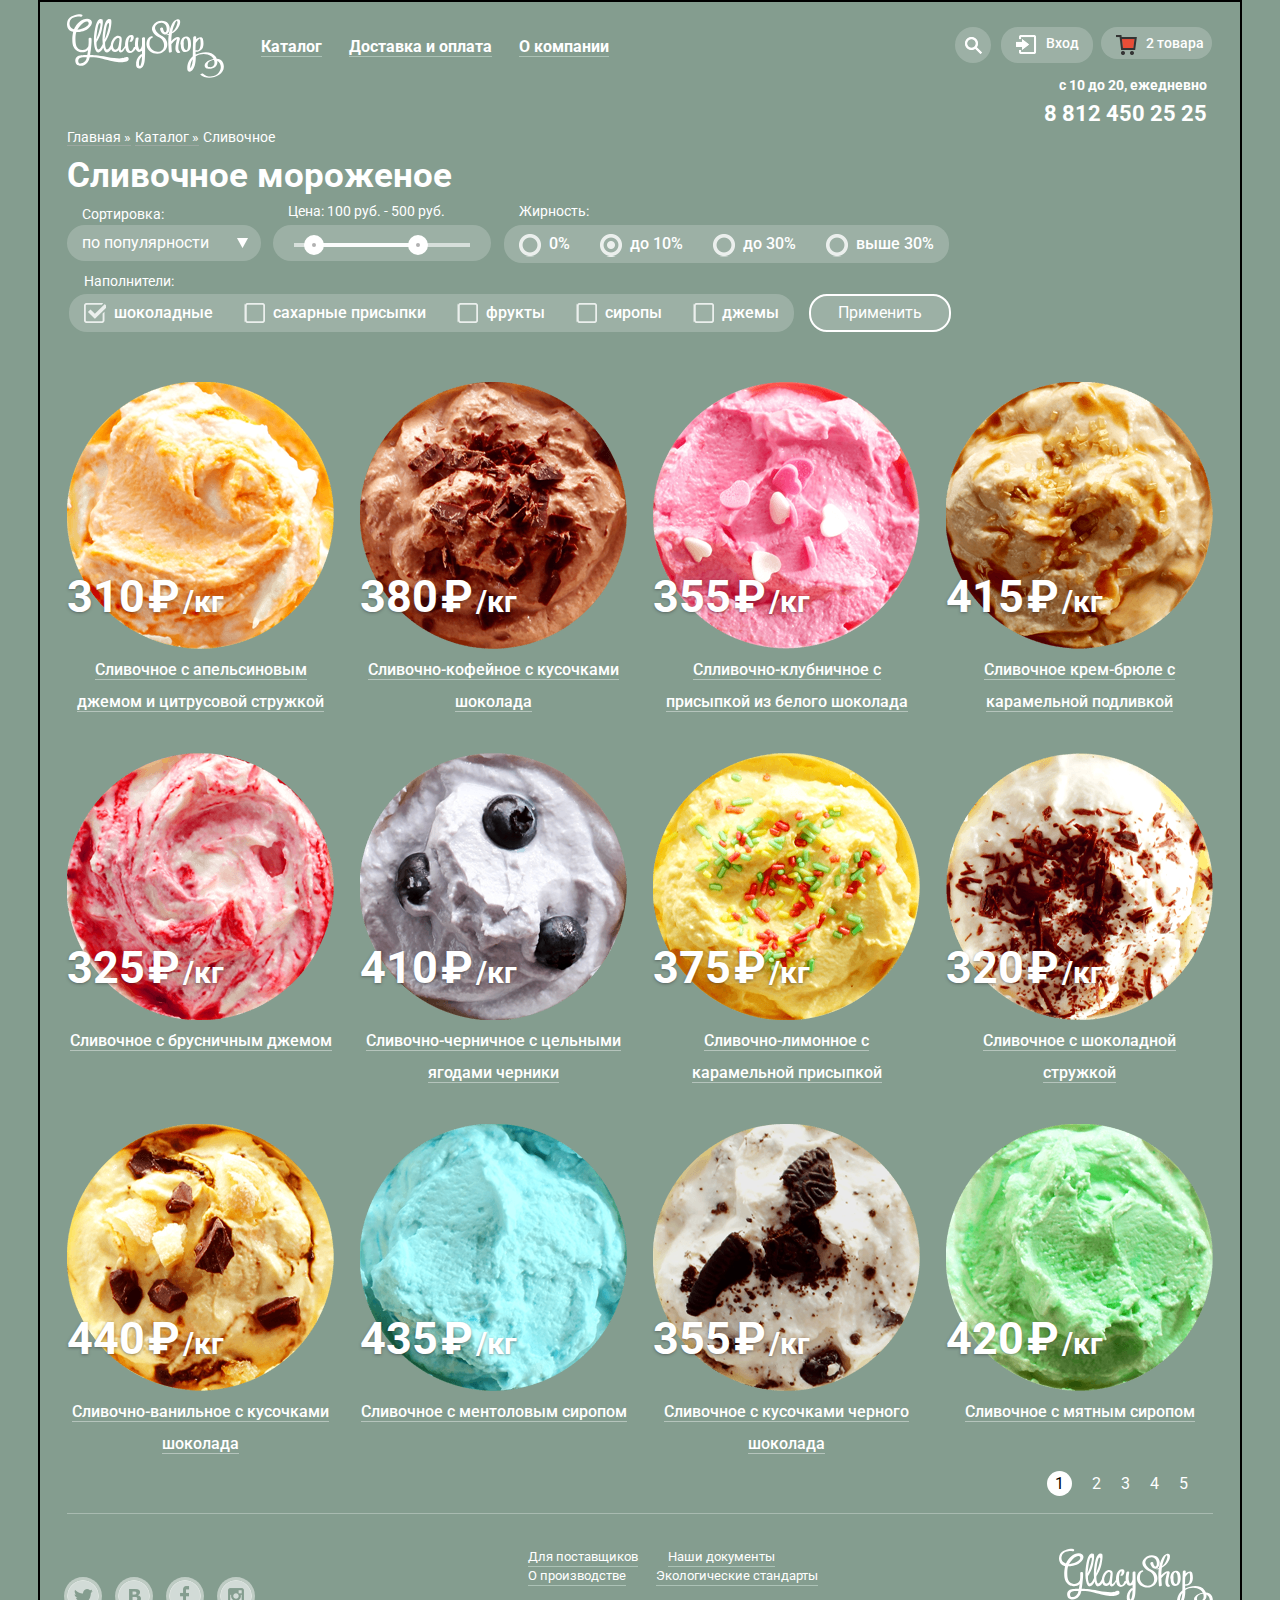
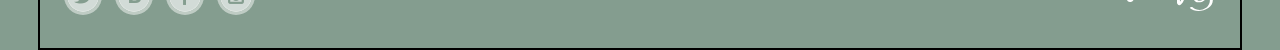
==== commit 1fabfa6b: "Добавляет иконки на все страницы" ====
--- a/catalog.html
+++ b/catalog.html
@@ -27,28 +27,42 @@
 				<li class="main-list-item"><a href="#">Доставка и оплата</a></li>
 				<li class="main-list-item"><a href="#">О компании</a></li>
 			</ul>
+			<button class="search-button"></button>
+			<div class="search-form">
 			<form class="user-panel" method="get">
             <input type="search" name="search" id="search" placeholder="Что ищем?">
             <label class="search-label" for="search"></label>
-          </form>
+            </form>
+      		</div>
           <a href="#" class="input">Вход</a>
           <div class="basket-contaier">
           <a href="#" class="basket basket-pay">2 товара</a>
           <div class="basket-goods">
 				<table class="basket-info">
 					<tbody>
-					<tr class="basket-list">
-						<td><button class="basket-close-item" type="submit" value="удалить товар">Удалить товар</button></td>
-						<td><a href="#"><img src="img/goods1.png" class="basket-item-image" width="33" height="33" alt="Пломбир с апельсиновым джемом">Пломбир с апельсиновым джемом</a></td>
-						<td class="basket-item-mass">1,5 кг х <span>200 руб.</span></td>
-                        <td class="basket-item-price">300 руб.</td>
-					</tr>
-					<tr class="basket-list">
-						<td><button class="basket-close-item" type="submit" value="удалить товар">Удалить товар</button></td>
-						<td><a href="#"><img src="img/goods2.png" class="basket-item-image" width="33" height="33" alt="Клубничный пломбир с присыпкой из белого шоколада">Клубничный пломбир с присыпкой из белого шоколада</a></td>
-						<td class="basket-item-mass">1,5 кг х <span>300 руб.</span></td>
-                        <td class="basket-item-price">450 руб.</td>
-					</tr>
+                    <tr class="class-item-size">
+                      <td>
+                        <button class="basket-close-item" type="submit" value="удалить товар">Удалить товар</button>
+                      </td>
+                      <td>
+                        <a href="#"><img src="img/goods1.png" class="cart-item-image" width="33" height="33" alt="Пломбир с апельсиновым джемом"></a>
+                      </td>
+                      <td><a href="#">Пломбир с апельсиновым джемом</a></td>
+                      <td class="item-no-wrap">1,5 кг х <span>200 руб.</span></td>
+                      <td class="item-no-wrap">300 руб.</td>
+                    </tr>
+                    <tr class="class-item-size">
+                      <td>
+                        <button class="basket-close-item" type="submit" value="удалить товар">Удалить товар</button>
+                      </td>
+                      <td>
+                        <a href="#"><img src="img/goods2.png" class="cart-item-image" width="33" height="33" alt="Клубничный пломбир с присыпкой из белого шоколада"></a>
+                      </td>
+                      <td><a href="#">Клубничный пломбир с присыпкой из белого шоколада</a></td>
+                      <td>1,5 кг х <span>300 руб.</span></td>
+                      <td>450 руб.</td>
+                    </tr>
+                  </tbody>
 					</tbody>
 				</table>
 				<p class="basket-total">Итого: 750 руб.</p>
@@ -62,7 +76,7 @@
 		</div>
 	</div>
 	</header>
-	<main>
+	<main class="catalog-main">
 		<div class="breadcrumbs-list">
            <a class="breadcrumbs-item" href="index.html">Главная »</a>
            <a class="breadcrumbs-item" href="#">Каталог »</a>
@@ -98,20 +112,20 @@
                 <fieldset class="fatness">
                 		<legend>Жирность:</legend>
                 		<ul class="fatness-list">
-                			<li><input type="radio" id="rd1" name="fatness"><label for="rd1*">0%</label></li>
-                			<li><input type="radio" id="rd2" name="fatness"><label for="rd2*">до 10%</label></li>
-                			<li><input type="radio" id="rd3" name="fatness"><label for="rd3*">до 30%</label></li>
-                			<li><input type="radio" id="rd4" name="fatness"><label for="rd4*">выше 30%</label></li>
+                			<li><input type="radio" id="rd1" name="fatness" disabled><label for="rd1">0%</label></li>
+                			<li><input type="radio" id="rd2" name="fatness" checked><label for="rd2">до 10%</label></li>
+                			<li><input type="radio" id="rd3" name="fatness"><label for="rd3">до 30%</label></li>
+                			<li><input type="radio" id="rd4" name="fatness"><label for="rd4">выше 30%</label></li>
                 		</ul>
                 	</fieldset>	
                 <fieldset class="filles">
                 	<legend>Наполнители:</legend>
                 	<ul class="filles-list">
-                		<li><input type="checkbox" id="ch1" name="filles"><label for="ch1*">шоколадные</label></li>
-                		<li><input type="checkbox" id="ch2" name="filles"><label for="ch2*">сахарные присыпки</label></li>
-                		<li><input type="checkbox" id="ch3" name="filles"><label for="ch3*">фрукты</label></li>
-                		<li><input type="checkbox" id="ch4" name="filles"><label for="ch4*">сиропы</label></li>
-                		<li><input type="checkbox" id="ch5" name="filles"><label for="ch5*">джемы</label></li>
+                		<li><input type="checkbox" id="ch1" name="filles" checked><label for="ch1">шоколадные</label></li>
+                		<li><input type="checkbox" id="ch2" name="filles"><label for="ch2">сахарные присыпки</label></li>
+                		<li><input type="checkbox" id="ch3" name="filles"><label for="ch3">фрукты</label></li>
+                		<li><input type="checkbox" id="ch4" name="filles"><label for="ch4">сиропы</label></li>
+                		<li><input type="checkbox" id="ch5" name="filles"><label for="ch5">джемы</label></li>
                 	</ul>
                 </fieldset>
                 <button class="btn-filter" type="sumbit">Применить</button>
--- a/css/style.css
+++ b/css/style.css
@@ -51,6 +51,9 @@
     padding: 0;
 }
 
+.catalog-main {
+	margin: 0 27px;
+}
 h1 {
     margin: 0;
     padding: 0;
@@ -69,6 +72,7 @@
 	display: flex;
 	margin: 0;
 	padding-top: 9px;
+	padding-left: 10px;
 }
 
 .main-list a {
@@ -93,8 +97,20 @@
 	margin-left: 27px;
 }
 
-[type="search"] {
-	display: none;
+input[type="search"] {
+	box-sizing: border-box;
+	margin-top: 20px;
+	margin-left: 15px;
+	padding: 10px 14px;
+	overflow: hidden;
+	width: 310px;
+	font-size: 16px;
+	line-height: 24px;
+	color: #000;
+	white-space: nowrap;
+	border: 1px solid rgba(178,178,178,.52);
+	border-radius: 5px;
+	box-shadow: none;
 }
 
 .input {
@@ -103,6 +119,11 @@
 	background-color: rgba(255,255,255,0.2);
 	border-radius: 17px;
 	/* text-align: center; */
+}
+
+.input:hover, .basket:hover {
+	background-color: #f8f7f4;
+	color: #000;
 }
 
 .basket {
@@ -113,26 +134,49 @@
 	/* text-align: center; */
 	margin-left: 8px;
 }
-.search-label {
-    position: absolute;
-    top: 9px;
-    left: 10px;
-    z-index: 20;
-    width: 20px;
-    height: 20px;
-    background: url(../img/search.png) no-repeat;
-    cursor: pointer;
-}
-
-.user-panel {
-	display: block;
-	position: relative;
+
+.search-button {
+	border: none;
+	position: relative;
+	cursor: pointer;
 	width: 36px;
 	height: 36px;
 	background-color: rgba(255,255,255,0.2);
 	border-radius: 50%;
-	margin-left: 317px;
+	margin-left: 346px;
 	margin-right: 10px;
+}
+
+.search-form {
+	display: none;
+	position: absolute;
+	top: 40px;
+	right: 215px;
+	z-index: 20;
+	width: 341px;
+	min-height: 84px;
+	background-color: #f8f7f4;
+	border-radius: 5px;
+	box-shadow: 0 20px 20px rgba(0,0,0,.4);
+}
+
+.search-button:before {
+	content: "";
+	position: absolute;
+	top: 10px;
+	left: 10px;
+	background-image: url(..//img//sprite.png);
+	background-position: 0px -163px;
+	width: 17px;
+	height: 17px;
+}
+
+.search-button:hover {
+	background-color: #f8f7f4;
+}
+
+.search-button:hover::before {
+	background-position: -168px -143px;
 }
 
 .mode {
@@ -149,12 +193,41 @@
 }
 
 .input, .basket {
+	position: relative;
 	font-weight: 500;
 	padding: 8px 8px 8px 45px;
 	display: block;
 	font-size: 14px;
 	line-height: 16px;
 	/* text-align: right; */
+}
+
+.input:before {
+	content: "";
+	position: absolute;
+	background: url(../img//sprite.png) no-repeat;
+	background-position: -126px -143px;
+	width: 21px;
+	height: 19px;
+	left: 15px;
+}
+
+.input:hover::before {
+	background-position: -146px -143px;
+}
+
+.basket:before, basket-pay:before {
+	content: "";
+	position: absolute;
+	background: url(../img//sprite.png) no-repeat;
+	background-position: -24px -143px;
+	width: 21px;
+	height: 20px;
+	left: 15px;
+}
+
+.basket-pay:before, .basket:hover::before {
+	background-position: -45px -143px;
 }
 
 .catalog-list {
@@ -336,7 +409,36 @@
 
 .shoptext {
 	width: 485px;
+	font-weight: 400;
+	position: relative;
 	margin-left: 85px;
+}
+
+.shoptext:before {
+	background-image: url(..//img//sprite.png);
+	left: -60px;
+    top: -15px;
+    content: "";
+	position: absolute;
+	width: 49px;
+    height: 49px;
+}
+
+.text-icecream:before {
+    background-position: -61px 0;
+         
+}
+
+.text-cow:before {
+	background-position: -49px -61px;
+}
+
+.text-leaf:before {
+	background-position: 0px -61px;
+}
+
+.text-thermometer:before {
+	background-position: -110px 0px;
 }
 
 .container {
@@ -460,17 +562,23 @@
 	padding: 34px 26px 30px 26px;
 }
 
+.catalog-main footer {
+	border-top: 1px solid #a9bbb1;
+	padding: 34px 0 30px 0;
+}
+
 .info-footer {
 	display: flex;
 	flex-wrap: wrap;
 	width: 330px;
-	align-items: flex-start;
-	
+	/* align-items: center; */
+	align-self: flex-start;
 }
 
 .info-footer a {
 	font-size: 13px;
 	line-height: 18px;
+	vertical-align: top;
 	font-weight: 400;
 	margin-left: 30px;
 	border-bottom: 1px solid rgb(172, 194, 182);
@@ -478,8 +586,18 @@
 
 .info-footer .bold {
 	font-weight: 700;
-}
-
+	position: relative;
+}
+
+.info-footer .bold:before {
+	content: "";
+	position: absolute;
+	width: 15px;
+	height: 13px;
+	background: url(..//img//heart.png) no-repeat;
+	left: -22px;
+	bottom: 3px;
+}
 .logo {
 	align-self: center;
 }
@@ -567,6 +685,7 @@
 	flex-direction: column;
 }
 
+
 .form-answer input {
 	padding: 15px;
 	width: 266px;
@@ -631,7 +750,7 @@
 	justify-content: space-between;
 	align-items: flex-start;
 	flex-wrap: wrap;
-	width: 864px;
+	width: 884px;
 }
 
 .sort {
@@ -661,18 +780,23 @@
 
  select {
 	height: 36px;
-    padding: 0 35px 0 15px;
-    font-size: 16px;
-    line-height: 36px;
-    color: #fff;
-    background: rgba(255,255,255,.2);
-    border: none;
-    border-radius: 18px;
-    outline: none;
-    -webkit-appearance: none;
-    -moz-appearance: none;
-}
-
+	padding: 0 35px 0 15px;
+	font-size: 16px;
+	line-height: 36px;
+	color: #fff;
+	background: rgba(255,255,255,.2) url(..//img//icon-down-dir.png) no-repeat 170px 50%;
+	border: none;
+	border-radius: 18px;
+	outline: none;
+	-webkit-appearance: none;
+	-moz-appearance: none;
+}
+
+ select:hover {
+ 	background: #fff url(..//img//icon-down-dir-black.png) no-repeat 170px 50%;
+ 	color: #000;
+ }
+ 
 .form-filter option {
 	color: #323232;
 }
@@ -693,11 +817,7 @@
 	height: 36px;
 }
 .fatness-list li, .filles-list li {
-	padding-left: 56px;
-}
-
-input {
-display: none;
+	padding-left: 30px;
 }
 
 .fatness-list li:first-child, .filles-list li:first-child {
@@ -717,6 +837,8 @@
 
 .form-filter label {
 	font-weight: 500;
+	position: relative;
+	margin-left: 30px;
 }
 
 .range-controls {
@@ -800,6 +922,7 @@
 }
 
 .basket-goods {
+	display: none;
 	width: 540px;
 	background-color: #f8f7f4;
 	border-radius: 5px;
@@ -811,23 +934,48 @@
 	top: 50px;
 	right: 0px;
 	padding: 15px 15px 20px;
-}
-
-.basket-list a {
-	vertical-align: baseline;
-	color: #323232;
-	font-size: 13px;
-	line-height: 16px;
-	font-weight: 400;
+	box-sizing: border-box;
+}
+
+.basket-info a {
+	color: #000;
+}
+
+.basket-info img {
+	margin-right: 5px;
+}
+
+.class-item-size td:nth-child(3) {
+    width: 230px;
+    padding-right: 10px;
+}
+
+.basket-info td {
+    padding-bottom: 15px;
+}
+
+.basket-info {
+    width: 100%;
+    border-bottom: 1px solid #cacac7;
+}
+
+.basket-info span {
+    color: #999;
 }
 
 .basket-close-item {
 	font-size: 0;
+	background: url(..//img//delete.png) no-repeat;
+	border: none;
+	vertical-align: top;
+	width: 11px;
+	height: 11px;
+	margin-right: 10px;
 }
 
 .basket-list td:nth-child(2) {
-	width: 235px;
-    padding-right: 10px;
+	width: 287px;
+	padding-right: 10px;
 }
 
 .basket-total {
@@ -868,4 +1016,122 @@
 	font-weight: 400;
 	line-height: 26px;
 	margin-left :20px;
+}
+
+.social {
+	align-self: end;
+}
+
+
+.social-btn {
+	overflow: hidden;
+	width:32px;
+	height: 32px;
+	display: inline-block;
+	text-indent: 100%;
+	background: url(..//img//sprite.png) no-repeat;
+	border-radius: 50%;
+	box-shadow: 0 0 0 3px rgba(255,255,255,.6), inset 0 0 0 1px rgba(255,255,255,.6);
+	opacity: .8;
+	margin-right: 15px;
+}
+
+.twit {
+	background-position: -97px -110px;
+}
+
+.vk {
+	background-position: -159px 0;
+}
+
+.fb {
+	background-position: -65px -110px;
+}
+
+.inst {
+	background-position: -33px -110px;
+}
+
+.social-btn:hover {
+	opacity: 1;
+}
+
+.social-btn:active {
+	box-shadow: 0 0 0 3px rgba(255,255,255,1), inset 0 0 0 1px rgba(255,255,255,1);
+}
+
+.search-button:hover+.search-form {
+	display:block;
+}
+
+input[type=radio], input[type=checkbox] {
+	display: none;
+}
+
+.fatness-list label::before,
+.filles-list label::before {
+	position: absolute;
+	content: "";
+    background: url(..//img//sprite.png) no-repeat;
+    right: 8px;
+    top: 0;
+    margin-right: 100%;
+}
+
+.fatness-list label::before {
+	width: 23px;
+	height: 23px;
+	background-position: -158px -76px;
+}
+
+.fatness-list input[type=radio]:checked+label::before {
+	background-position: -158px -54px;
+}
+
+.fatness-list input[type=radio]+label:hover::before {
+	background-position: -110px -82px;
+}
+
+.fatness-list input[type=radio][disabled]+label:hover::before {
+	background-position: -158px -32px;
+}
+
+.fatness-list input[type=radio]:checked+label:hover::before {
+	background-position: -158px -120px;
+}
+
+.fatness-list input[type=radio][disabled]:checked+label:hover::before {
+	background-position: -159px -98px;
+}
+
+.filles-list label::before {
+	width: 21px;
+    height: 21px;
+    background-position: -105px -143px;
+}
+
+.filles-list input[type=checkbox][disabled]+label:hover::before {
+	background-position: -86px -143px;
+}
+
+.filles-list input[type=checkbox]+label:hover::before {
+	background-position: -66px -143px;
+}
+
+.filles-list input[type=checkbox][disabled]:checked+label:hover::before {
+	background-position: -132 -82px;
+}
+
+.filles-list input[type=checkbox][disabled]+label:hover::before {
+	background-position: -86px -143px;
+}
+
+.filles-list input[type=checkbox]:checked+label:hover::before {
+	background-position: -0px -143px;
+	width: 22px;
+}
+
+.filles-list input[type=checkbox]:checked+label::before {
+	background-position: -129px -110px;
+	width: 22px;
 }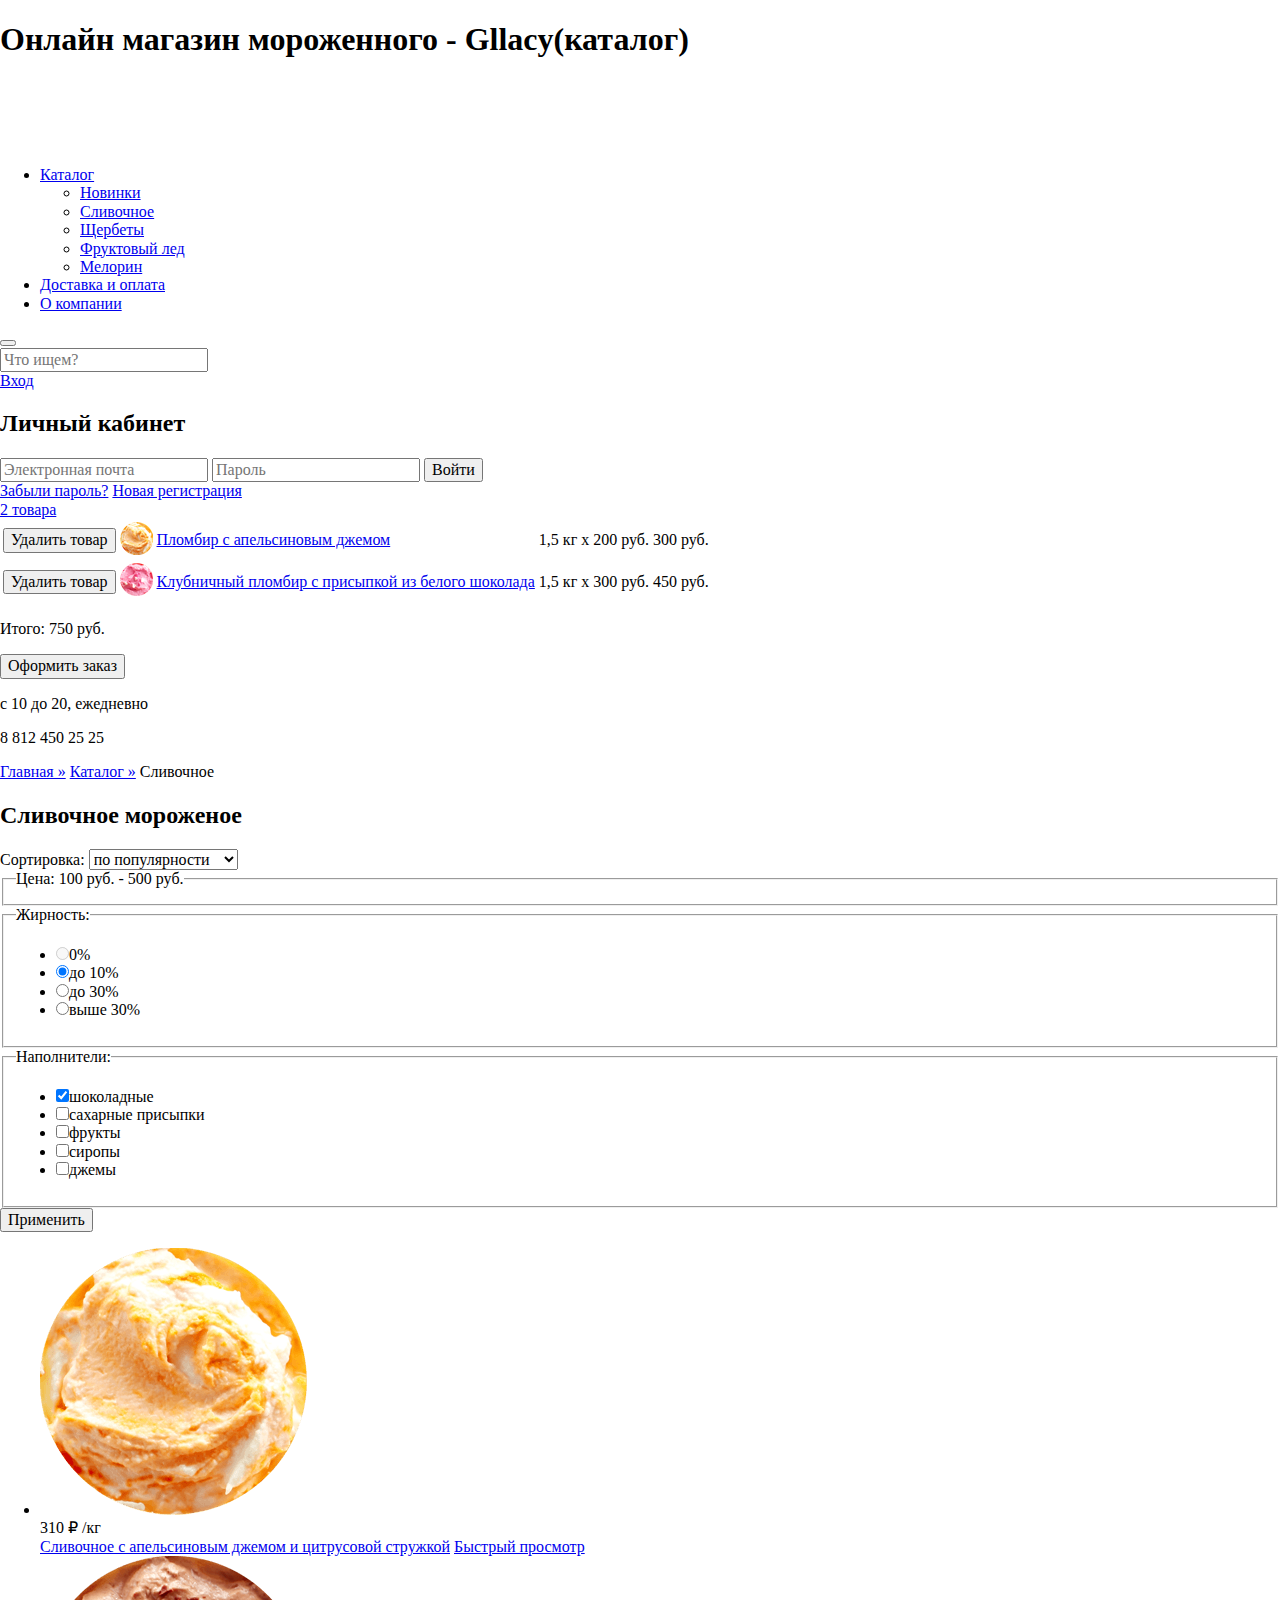
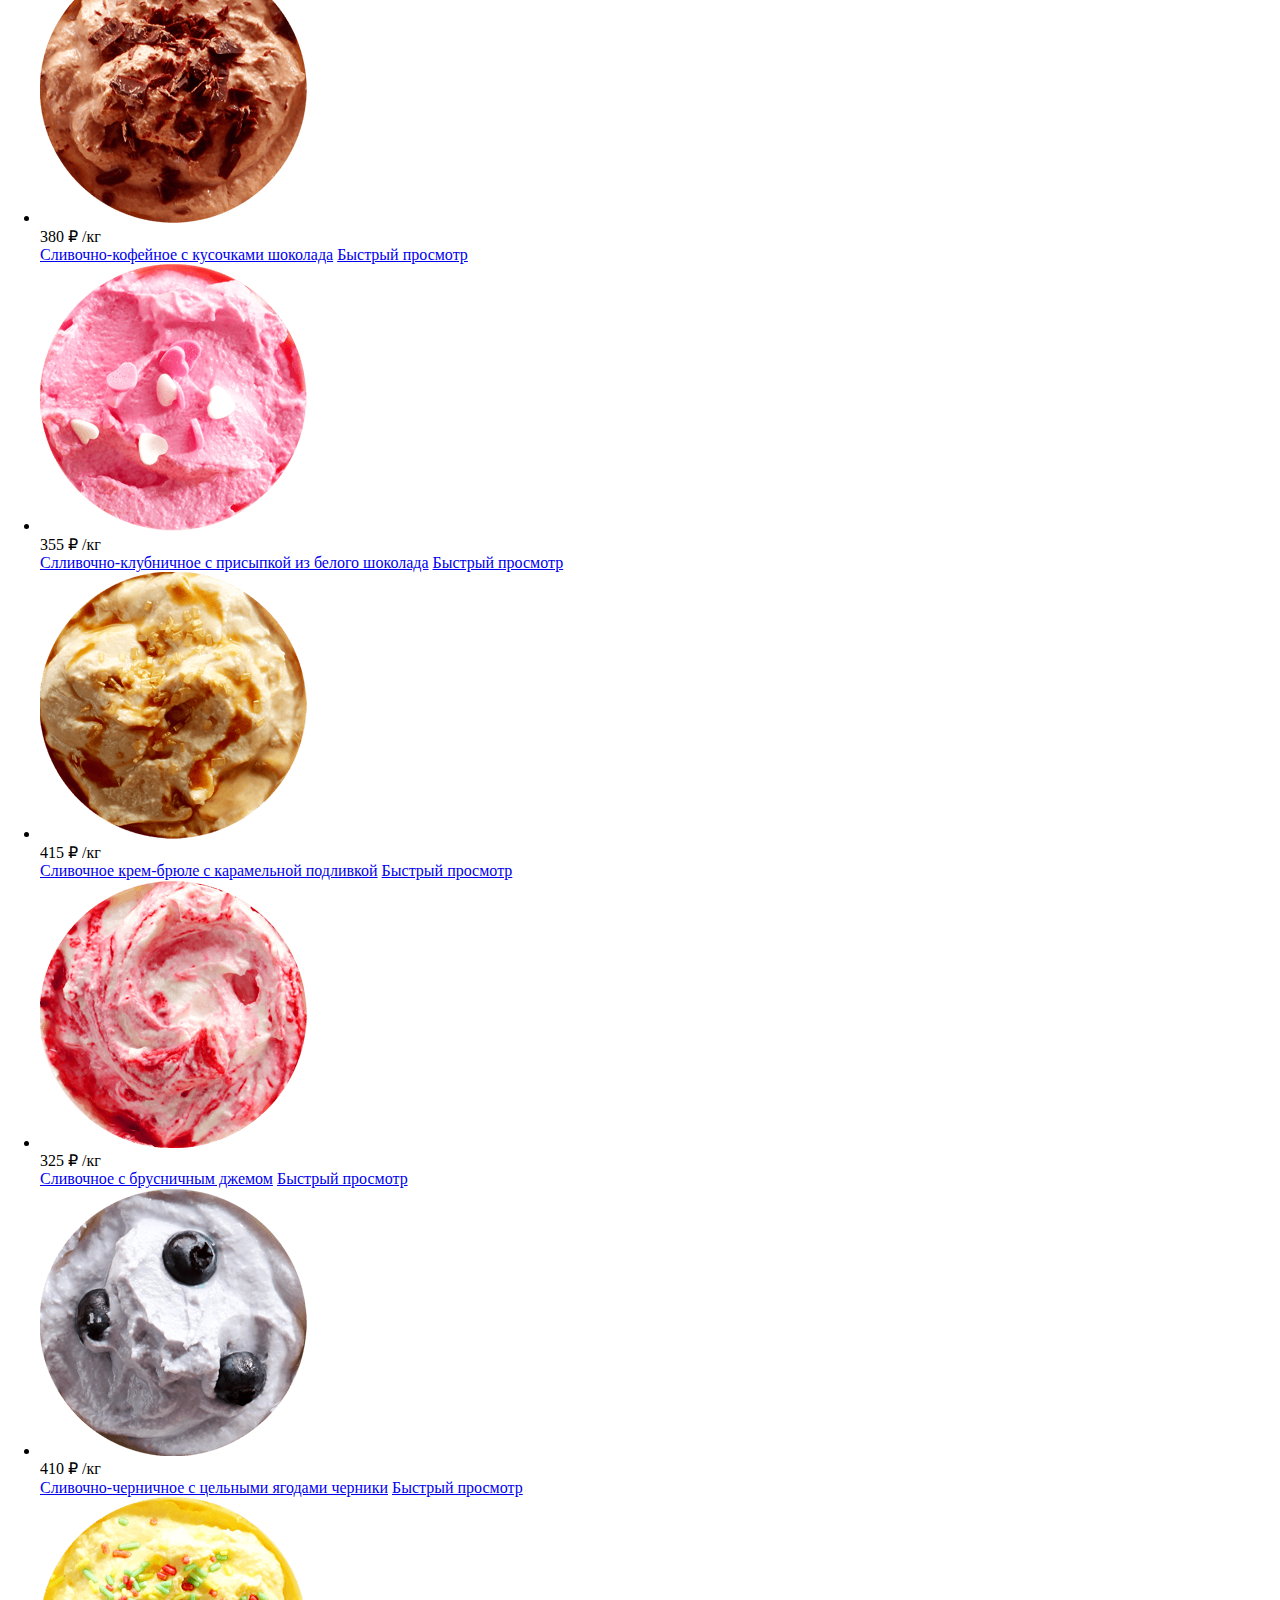
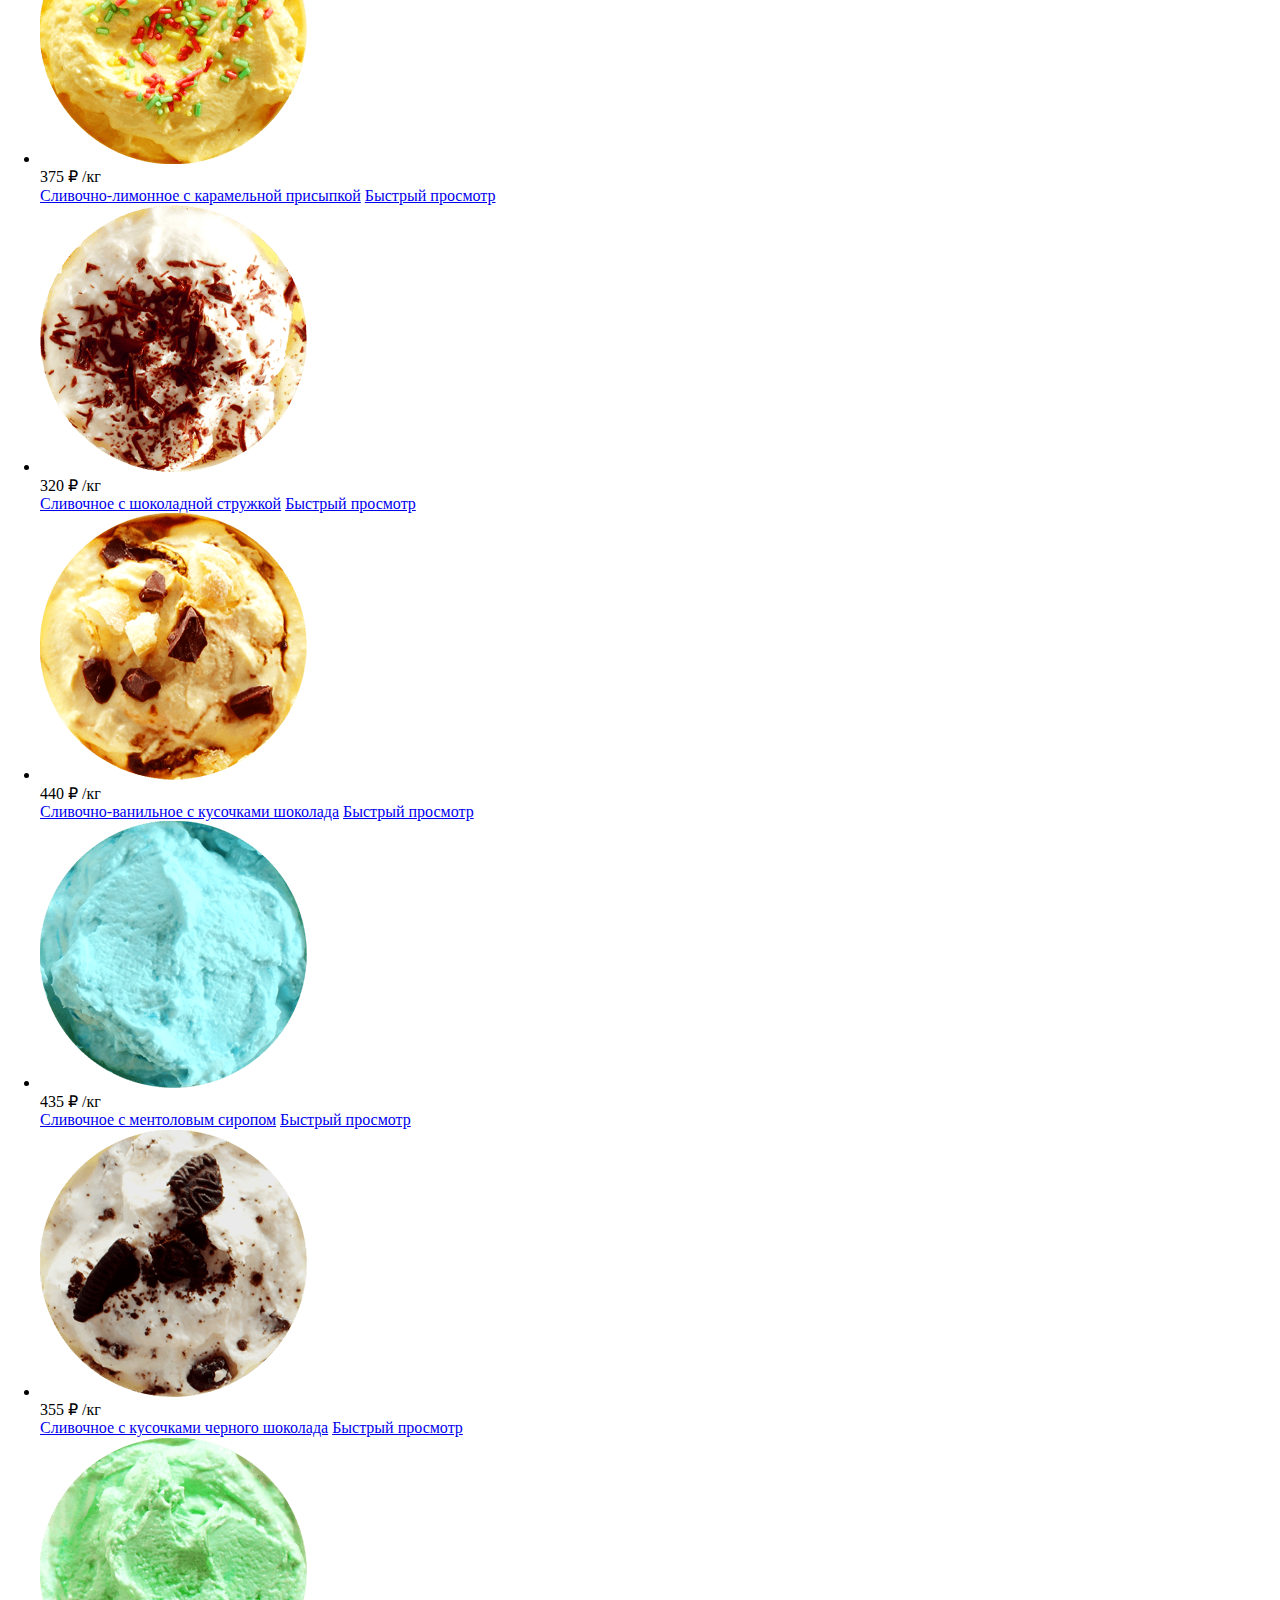
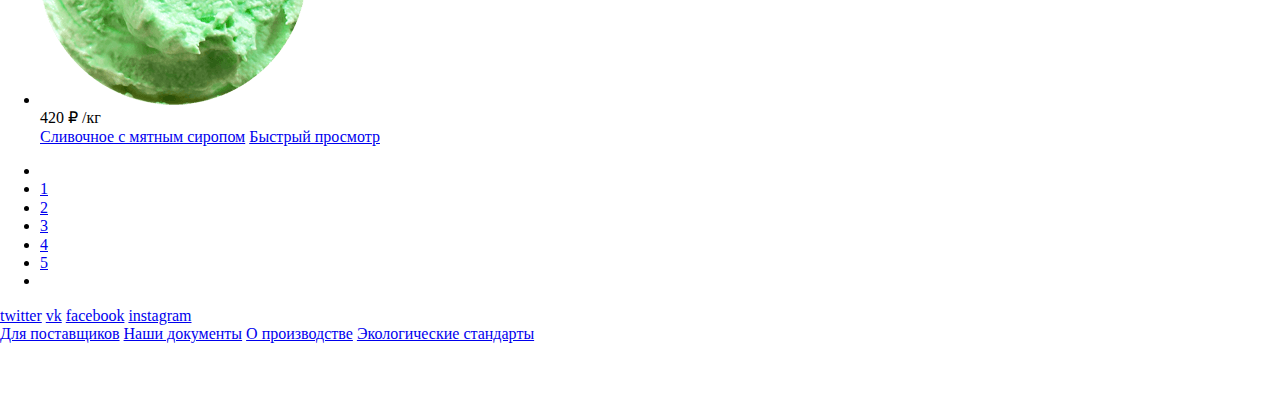
==== commit a01da73c: "Добавляет автопрефикс и минификацию" ====
--- a/catalog.html
+++ b/catalog.html
@@ -1,284 +1,310 @@
 <!DOCTYPE html>
 <html lang="ru">
-<head>
-	<meta charset="UTF-8">
-	<title>Gllacy</title>
-	<link href="https://fonts.googleapis.com/css?family=Roboto:400,500,700&amp;subset=cyrillic" rel="stylesheet">
-	<link href="css/normalize.css" rel="stylesheet">
-	<link rel="stylesheet" href="css/style.css">
-</head>
-<body>
-	<header class="main-header">
-		<h1 class="visuallyhidden">онлайн магазин мороженного - Gllacy(каталог)</h1>
-		<a href="index.html" class="logo-shop">
-		<img src="img/Logo.svg" width="157px" height="66px" alt="logo-shop"></a>
-		<div class="row">
-		<nav class="main-header">
-			<ul class="main-list">
-				<li class="main-list-item catalog-active"><a href="#">Каталог</a>
-					<ul class="catalog-list">
-						<li class="catalog-list-item news"><a href="#">Новинки</a></li>
-						<li class="catalog-list-item">Сливочное<a href="#"></a></li>
-						<li class="catalog-list-item">Щербеты<a href="#"></a></li>
-						<li class="catalog-list-item">Фруктовый лед<a href="#"></a></li>
-						<li class="catalog-list-item">Мелорин<a href="#"></a></li>
-					</ul>
-				</li>
-				<li class="main-list-item"><a href="#">Доставка и оплата</a></li>
-				<li class="main-list-item"><a href="#">О компании</a></li>
-			</ul>
-			<button class="search-button"></button>
-			<div class="search-form">
-			<form class="user-panel" method="get">
-            <input type="search" name="search" id="search" placeholder="Что ищем?">
-            <label class="search-label" for="search"></label>
-            </form>
-      		</div>
-          <a href="#" class="input">Вход</a>
-          <div class="basket-contaier">
-          <a href="#" class="basket basket-pay">2 товара</a>
-          <div class="basket-goods">
-				<table class="basket-info">
-					<tbody>
-                    <tr class="class-item-size">
-                      <td>
-                        <button class="basket-close-item" type="submit" value="удалить товар">Удалить товар</button>
-                      </td>
-                      <td>
-                        <a href="#"><img src="img/goods1.png" class="cart-item-image" width="33" height="33" alt="Пломбир с апельсиновым джемом"></a>
-                      </td>
-                      <td><a href="#">Пломбир с апельсиновым джемом</a></td>
-                      <td class="item-no-wrap">1,5 кг х <span>200 руб.</span></td>
-                      <td class="item-no-wrap">300 руб.</td>
-                    </tr>
-                    <tr class="class-item-size">
-                      <td>
-                        <button class="basket-close-item" type="submit" value="удалить товар">Удалить товар</button>
-                      </td>
-                      <td>
-                        <a href="#"><img src="img/goods2.png" class="cart-item-image" width="33" height="33" alt="Клубничный пломбир с присыпкой из белого шоколада"></a>
-                      </td>
-                      <td><a href="#">Клубничный пломбир с присыпкой из белого шоколада</a></td>
-                      <td>1,5 кг х <span>300 руб.</span></td>
-                      <td>450 руб.</td>
-                    </tr>
-                  </tbody>
-					</tbody>
-				</table>
-				<p class="basket-total">Итого: 750 руб.</p>
-				<button class="btn-basket-buy" type="submit" value="Оформить заказ">Оформить заказ</button>
-			</div>		
-		</div>
-		</nav>
-		<div class="info-job">
-			<p class="mode">c 10 до 20, ежедневно</p>
-			<p class="phone">8 812 450 25 25</p>
-		</div>
-	</div>
-	</header>
-	<main class="catalog-main">
-		<div class="breadcrumbs-list">
-           <a class="breadcrumbs-item" href="index.html">Главная »</a>
-           <a class="breadcrumbs-item" href="#">Каталог »</a>
-           <a class="breadcrumbs-item">Сливочное</a>
+    <head>
+        <meta charset="UTF-8">
+        <title>Gllacy</title>
+        <link href="https://fonts.googleapis.com/css?family=Roboto:400,500,700&amp;subset=cyrillic" rel="stylesheet">
+        <link href="css/normalize.css" rel="stylesheet">
+        <link rel="stylesheet" href="css/style.min.css">
+    </head>
+    <body>
+        <header class="main-header">
+            <h1 class="visuallyhidden">Онлайн магазин мороженного - Gllacy(каталог)</h1>
+            <a href="index.html" class="logo-shop">
+            <img src="img/Logo.svg" width="157" height="66" alt="logo-shop"></a>
+            <div class="row">
+                <nav class="main-menu">
+                    <ul class="main-list">
+                        <li class="main-list-item catalog-active"><a class="catalog-link active-catalog" href="#">Каталог</a>
+                        <ul class="catalog-list">
+                            <li class="catalog-list-item"><a class="new" href="#">Новинки</a></li>
+                            <li class="catalog-list-item"><a class="cream-active" href="#">Сливочное</a></li>
+                            <li class="catalog-list-item"><a href="#">Щербеты</a></li>
+                            <li class="catalog-list-item"><a href="#">Фруктовый лед</a></li>
+                            <li class="catalog-list-item"><a href="#">Мелорин</a></li>
+                        </ul>
+                    </li>
+                    <li class="main-list-item"><a href="#">Доставка и оплата</a></li>
+                    <li class="main-list-item"><a href="#">О компании</a></li>
+                </ul>
+                <div class="search">
+                    <button class="search-button"></button>
+                    <div class="search-form">
+                        <form class="user-panel" method="get">
+                            <input type="search" name="search" id="search" placeholder="Что ищем?">
+                            <label class="search-label" for="search"></label>
+                        </form>
+                    </div>
+                </div>
+                <div class="wrapper-login">
+                    <a href="#" class="login">Вход</a>
+                    <div class="modal-login">
+                        <h2 class="visuallyhidden">Личный кабинет</h2>
+                        <form class="form-login" action="#" method="post">
+                            <input class="focus" name="login" type="text" placeholder="Электронная почта">
+                            <input name="password" type="password" placeholder="Пароль">
+                            <button class="inter-login">Войти</button>
+                        </form>
+                        <div class="reg-links">
+                            <a href="#" class="nosave">Забыли пароль?</a>
+                            <a href="#" class="new-user">Новая регистрация</a>
+                        </div>
+                    </div>
+                </div>
+                <div class="basket-contaier">
+                    <a href="#" class="basket basket-pay">2 товара</a>
+                    <div class="basket-goods">
+                        <table class="basket-info">
+                            <tbody>
+                                <tr class="class-item-size">
+                                    <td>
+                                        <button class="basket-close-item" type="submit" value="удалить товар">Удалить товар</button>
+                                    </td>
+                                    <td>
+                                        <a href="#"><img src="img/goods1.png" class="cart-item-image" width="33" height="33" alt="Пломбир с апельсиновым джемом"></a>
+                                    </td>
+                                    <td><a href="#">Пломбир с апельсиновым джемом</a></td>
+                                    <td class="item-no-wrap">1,5 кг х <span>200 руб.</span></td>
+                                    <td class="item-no-wrap">300 руб.</td>
+                                </tr>
+                                <tr class="class-item-size">
+                                    <td>
+                                        <button class="basket-close-item" type="submit" value="удалить товар">Удалить товар</button>
+                                    </td>
+                                    <td>
+                                        <a href="#"><img src="img/goods2.png" class="cart-item-image" width="33" height="33" alt="Клубничный пломбир с присыпкой из белого шоколада"></a>
+                                    </td>
+                                    <td><a href="#">Клубничный пломбир с присыпкой из белого шоколада</a></td>
+                                    <td>1,5 кг х <span>300 руб.</span></td>
+                                    <td>450 руб.</td>
+                                </tr>
+                            </tbody>
+                        </table>
+                        <p class="basket-total">Итого: 750 руб.</p>
+                        <button class="btn-basket-buy" type="submit" value="Оформить заказ">Оформить заказ</button>
+                    </div>
+                </div>
+            </nav>
+            <div class="info-job">
+                <p class="mode">c 10 до 20, ежедневно</p>
+                <p class="phone">8 812 450 25 25</p>
+            </div>
+        </div>
+    </header>
+    <main class="catalog-main">
+        <div class="breadcrumbs-list">
+            <a class="breadcrumbs-item" href="index.html">Главная »</a>
+            <a class="breadcrumbs-item" href="#">Каталог »</a>
+            <a class="breadcrumbs-item">Сливочное</a>
         </div>
         <div class="creamy-header">
-        	<h2>Сливочное мороженое</h2>
+            <h2>Сливочное мороженое</h2>
         </div>
         <div class="filter">
-        	<form action="" method="get" class="form-filter">
-        		<div class="sort">
-        		<span>Сортировка:</span>
-        		<select name="sort" id="" size="1">
-        		    <option selected value="по популярности">по популярности</option>
-        		    <option value="сначала недорогие">сначала недорогие</option>
-        		    <option value="сначала дорогие">сначала дорогие</option>
-        		    <option value="по жирности">по жирности</option>
-        		</select>    
-        		</div>
-        		<fieldset class="filter-item">
-                  <legend>Цена: 100 руб. - 500 руб.</legend>
-                  <div class="range-filter">
-                      <div class="range-controls">
-                          <div class="scale">
-                          <div class="bar"></div>
-                          <div class="toggle toggle-min"></div>
-                      <div class="toggle toggle-max"></div>
-                      </div>
-                      
-                      </div>
-                  </div>
+            <form action="https://echo.htmlacademy.ru" method="get" class="form-filter">
+                <div class="sort">
+                    <span>Сортировка:</span>
+                    <select name="sort" size="1">
+                        <option selected value="по популярности">по популярности</option>
+                        <option value="сначала недорогие">сначала недорогие</option>
+                        <option value="сначала дорогие">сначала дорогие</option>
+                        <option value="по жирности">по жирности</option>
+                    </select>
+                </div>
+                <fieldset class="filter-item">
+                    <legend>Цена: 100 руб. - 500 руб.</legend>
+                    <div class="range-filter">
+                        <div class="range-controls">
+                            <div class="scale">
+                                <div class="bar"></div>
+                                <div class="toggle toggle-min"></div>
+                                <div class="toggle toggle-max"></div>
+                            </div>
+                            
+                        </div>
+                    </div>
                 </fieldset>
                 <fieldset class="fatness">
-                		<legend>Жирность:</legend>
-                		<ul class="fatness-list">
-                			<li><input type="radio" id="rd1" name="fatness" disabled><label for="rd1">0%</label></li>
-                			<li><input type="radio" id="rd2" name="fatness" checked><label for="rd2">до 10%</label></li>
-                			<li><input type="radio" id="rd3" name="fatness"><label for="rd3">до 30%</label></li>
-                			<li><input type="radio" id="rd4" name="fatness"><label for="rd4">выше 30%</label></li>
-                		</ul>
-                	</fieldset>	
+                    <legend>Жирность:</legend>
+                    <ul class="fatness-list">
+                        <li><input type="radio" id="rd1" name="fatness" disabled><label for="rd1">0%</label></li>
+                        <li><input type="radio" id="rd2" name="fatness" checked><label for="rd2">до 10%</label></li>
+                        <li><input type="radio" id="rd3" name="fatness"><label for="rd3">до 30%</label></li>
+                        <li><input type="radio" id="rd4" name="fatness"><label for="rd4">выше 30%</label></li>
+                    </ul>
+                </fieldset>
                 <fieldset class="filles">
-                	<legend>Наполнители:</legend>
-                	<ul class="filles-list">
-                		<li><input type="checkbox" id="ch1" name="filles" checked><label for="ch1">шоколадные</label></li>
-                		<li><input type="checkbox" id="ch2" name="filles"><label for="ch2">сахарные присыпки</label></li>
-                		<li><input type="checkbox" id="ch3" name="filles"><label for="ch3">фрукты</label></li>
-                		<li><input type="checkbox" id="ch4" name="filles"><label for="ch4">сиропы</label></li>
-                		<li><input type="checkbox" id="ch5" name="filles"><label for="ch5">джемы</label></li>
-                	</ul>
+                    <legend>Наполнители:</legend>
+                    <ul class="filles-list">
+                        <li><input type="checkbox" id="ch1" name="filles" checked><label for="ch1">шоколадные</label></li>
+                        <li><input type="checkbox" id="ch2" name="filles"><label for="ch2">сахарные присыпки</label></li>
+                        <li><input type="checkbox" id="ch3" name="filles"><label for="ch3">фрукты</label></li>
+                        <li><input type="checkbox" id="ch4" name="filles"><label for="ch4">сиропы</label></li>
+                        <li><input type="checkbox" id="ch5" name="filles"><label for="ch5">джемы</label></li>
+                    </ul>
                 </fieldset>
-                <button class="btn-filter" type="sumbit">Применить</button>
-        	</form>
+                <button class="btn-filter">Применить</button>
+            </form>
         </div>
         <ul class="creamy-list">
-        	<li class="creamy-item1">
-        		<div>
-        			<img src="img/ice1.png" alt="с апельсиновым джемом и цитрусовой стружкой">
-        		</div>
-        		<div class="item-price">
-        		310 ₽
-        		<span class="creamy-price">/кг</span>
-        		</div>
-        		<div class="container-link"><a class="item-heading" href="#">Сливочное с апельсиновым джемом и цитрусовой стружкой</a></div>
-        	</li>
-        	<li class="creamy-item2">
-        		<div>
-        			<img src="img/ice2.png" alt="Сливочно-кофейное с кусочками шоколада">
-        		</div>
-        		<div class="item-price">
-        		380 ₽
-        		<span class="creamy-price">/кг</span>
-        	</div>
-        		<a class="item-heading" href="#">Сливочно-кофейное с кусочками шоколада</a>
-        	</li>
-        	<li class="creamy-item3">
-        		<div>
-        			<img src="img/ice3.png" alt="Слливочно-клубничное с присыпкой из белого шоколада">
-        		</div>
-        		<div class="item-price">
-        		355 ₽
-        		<span class="creamy-price">/кг</span>
-        	</div>
-        		<a class="item-heading" href="#">Слливочно-клубничное с присыпкой из белого шоколада</a>
-        	</li>
-        	<li class="creamy-item4">
-        		<div>
-        			<img src="img/ice4.png" alt="Сливочное крем-брюле с карамельной подливкой">
-        		</div>
-        		<div class="item-price">
-        		415 ₽
-        		<span class="creamy-price">/кг</span>
-        	</div>
-        		<a class="item-heading" href="#">Сливочное крем-брюле с карамельной подливкой</a>
-        	</li>
-        	<li class="creamy-item5">
-        		<div>
-        			<img src="img/ice5.png" alt="Сливочное крем-брюле с карамельной подливкой">
-        		</div>
-        		<div class="item-price">
-        		325 ₽
-        		<span class="creamy-price">/кг</span>
-        	</div>
-        		<a class="item-heading" href="#">Сливочное с брусничным джемом</a>
-        	</li>
-        	<li class="creamy-item6">
-        		<div>
-        			<img src="img/ice6.png" alt="Сливочно-черничное с цельными ягодами черники">
-        		</div>
-        		<div class="item-price">
-        		410 ₽
-        		<span class="creamy-price">/кг</span>
-        	</div>
-        		<a class="item-heading" href="#">Сливочно-черничное с цельными ягодами черники</a>
-        	</li>
-        	<li class="creamy-item7">
-        		<div>
-        			<img src="img/ice7.png" alt="Сливочно-лимонное с карамельной присыпкой<">
-        		</div>
-        		<div class="item-price">
-        		375 ₽
-        		<span class="creamy-price">/кг</span>
-        	</div>
-        		<a class="item-heading" href="#">Сливочно-лимонное с карамельной присыпкой</a>
-        	</li>
-        	<li class="creamy-item8">
-        		<div>
-        			<img src="img/ice8.png" alt="Сливочное с шоколадной стружкой<">
-        		</div>
-        		<div class="item-price">
-        		320 ₽
-        		<span class="creamy-price">/кг</span>
-        	</div>
-        		<a class="item-heading" href="#">Сливочное с шоколадной стружкой</a>
-        	</li>
-        	<li class="creamy-item9">
-        		<div>
-        			<img src="img/ice9.png" alt="Сливочно-ванильное с кусочками шоколада<">
-        		</div>
-        		<div class="item-price">
-        		440 ₽
-        		<span class="creamy-price">/кг</span>
-        	</div>
-        		<a class="item-heading" href="#">Сливочно-ванильное с кусочками шоколада</a>
-        	</li>
-        	<li class="creamy-item10">
-        		<div>
-        			<img src="img/ice10.png" alt="Сливочное с ментоловым сиропом<">
-        		</div>
-        		<div class="item-price">
-        		435 ₽
-        		<span class="creamy-price">/кг</span>
-        	</div>
-        		<a class="item-heading" href="#">Сливочное с ментоловым сиропом</a>
-        	</li>
-        	<li class="creamy-item11">
-        		<div>
-        			<img src="img/ice11.png" alt="Сливочное с кусочками черного шоколада<">
-        		</div>
-        		<div class="item-price">
-        		355 ₽
-        		<span class="creamy-price">/кг</span>
-        	</div>
-        		<a class="item-heading" href="#">Сливочное с кусочками черного шоколада</a>
-        	</li>
-        	<li class="creamy-item12">
-        		<div>
-        			<img src="img/ice12.png" alt="Сливочное с мятным сиропом">
-        		</div>
-        		<div class="item-price">
-        		420 ₽
-        		<span class="creamy-price">/кг</span>
-        		</div>
-        		<a class="item-heading" href="#">Сливочное с мятным сиропом</a>
-        	</li>
-    </ul>
-     </div> 
-          <ul class="catalog-page-list">
-          	<li><a class="previous" href="#"></a></li>
+            <li class="creamy-item1">
+                <div>
+                    <img src="img/ice1.png" alt="с апельсиновым джемом и цитрусовой стружкой">
+                </div>
+                <div class="item-price">
+                    310 ₽
+                    <span class="creamy-price">/кг</span>
+                </div>
+                <a class="item-heading" href="#">Сливочное с апельсиновым джемом и цитрусовой стружкой</a>
+                <a class="item-button site-button" href="#">Быстрый просмотр</a>
+            </li>
+            <li class="creamy-item2">
+                <div>
+                    <img src="img/ice2.png" alt="Сливочно-кофейное с кусочками шоколада">
+                </div>
+                <div class="item-price">
+                    380 ₽
+                    <span class="creamy-price">/кг</span>
+                </div>
+                <a class="item-heading" href="#">Сливочно-кофейное с кусочками шоколада</a>
+                <a class="item-button site-button" href="#">Быстрый просмотр</a>
+            </li>
+            <li class="creamy-item3">
+                <div>
+                    <img src="img/ice3.png" alt="Слливочно-клубничное с присыпкой из белого шоколада">
+                </div>
+                <div class="item-price">
+                    355 ₽
+                    <span class="creamy-price">/кг</span>
+                </div>
+                <a class="item-heading" href="#">Слливочно-клубничное с присыпкой из белого шоколада</a>
+                <a class="item-button site-button" href="#">Быстрый просмотр</a>
+            </li>
+            <li class="creamy-item4">
+                <div>
+                    <img src="img/ice4.png" alt="Сливочное крем-брюле с карамельной подливкой">
+                </div>
+                <div class="item-price">
+                    415 ₽
+                    <span class="creamy-price">/кг</span>
+                </div>
+                <a class="item-heading" href="#">Сливочное крем-брюле с карамельной подливкой</a>
+                <a class="item-button site-button" href="#">Быстрый просмотр</a>
+            </li>
+            <li class="creamy-item5">
+                <div>
+                    <img src="img/ice5.png" alt="Сливочное крем-брюле с карамельной подливкой">
+                </div>
+                <div class="item-price">
+                    325 ₽
+                    <span class="creamy-price">/кг</span>
+                </div>
+                <a class="item-heading" href="#">Сливочное с брусничным джемом</a>
+                <a class="item-button site-button" href="#">Быстрый просмотр</a>
+            </li>
+            <li class="creamy-item6">
+                <div>
+                    <img src="img/ice6.png" alt="Сливочно-черничное с цельными ягодами черники">
+                </div>
+                <div class="item-price">
+                    410 ₽
+                    <span class="creamy-price">/кг</span>
+                </div>
+                <a class="item-heading" href="#">Сливочно-черничное с цельными ягодами черники</a>
+                <a class="item-button site-button" href="#">Быстрый просмотр</a>
+            </li>
+            <li class="creamy-item7">
+                <div>
+                    <img src="img/ice7.png" alt="Сливочно-лимонное с карамельной присыпкой<">
+                </div>
+                <div class="item-price">
+                    375 ₽
+                    <span class="creamy-price">/кг</span>
+                </div>
+                <a class="item-heading" href="#">Сливочно-лимонное с карамельной присыпкой</a>
+                <a class="item-button site-button" href="#">Быстрый просмотр</a>
+            </li>
+            <li class="creamy-item8">
+                <div>
+                    <img src="img/ice8.png" alt="Сливочное с шоколадной стружкой<">
+                </div>
+                <div class="item-price">
+                    320 ₽
+                    <span class="creamy-price">/кг</span>
+                </div>
+                <a class="item-heading" href="#">Сливочное с шоколадной стружкой</a>
+                <a class="item-button site-button" href="#">Быстрый просмотр</a>
+            </li>
+            <li class="creamy-item9">
+                <div>
+                    <img src="img/ice9.png" alt="Сливочно-ванильное с кусочками шоколада<">
+                </div>
+                <div class="item-price">
+                    440 ₽
+                    <span class="creamy-price">/кг</span>
+                </div>
+                <a class="item-heading" href="#">Сливочно-ванильное с кусочками шоколада</a>
+                <a class="item-button site-button" href="#">Быстрый просмотр</a>
+            </li>
+            <li class="creamy-item10">
+                <div>
+                    <img src="img/ice10.png" alt="Сливочное с ментоловым сиропом<">
+                </div>
+                <div class="item-price">
+                    435 ₽
+                    <span class="creamy-price">/кг</span>
+                </div>
+                <a class="item-heading" href="#">Сливочное с ментоловым сиропом</a>
+                <a class="item-button site-button" href="#">Быстрый просмотр</a>
+            </li>
+            <li class="creamy-item11">
+                <div>
+                    <img src="img/ice11.png" alt="Сливочное с кусочками черного шоколада<">
+                </div>
+                <div class="item-price">
+                    355 ₽
+                    <span class="creamy-price">/кг</span>
+                </div>
+                <a class="item-heading" href="#">Сливочное с кусочками черного шоколада</a>
+                <a class="item-button site-button" href="#">Быстрый просмотр</a>
+            </li>
+            <li class="creamy-item12">
+                <div>
+                    <img src="img/ice12.png" alt="Сливочное с мятным сиропом">
+                </div>
+                <div class="item-price">
+                    420 ₽
+                    <span class="creamy-price">/кг</span>
+                </div>
+                <a class="item-heading" href="#">Сливочное с мятным сиропом</a>
+                <a class="item-button site-button" href="#">Быстрый просмотр</a>
+            </li>
+        </ul>
+        <ul class="catalog-page-list">
+            <li><a class="previous" href="#"></a></li>
             <li><a class="page active-page" href="#">1</a></li>
             <li><a class="page" href="#">2</a></li>
             <li><a class="page" href="#">3</a></li>
             <li><a class="page" href="#">4</a></li>
             <li><a class="page" href="#">5</a></li>
             <li><a class="following" href="#"></a></li>
-          </ul>
-        </div>
-   	<footer>
-            	<div class="social">
-            	<a class="social-btn twit" href="http://twitter.com/mygroup">twitter</a>
+        </ul>
+        <footer>
+            <div class="social">
+                <a class="social-btn twit" href="http://twitter.com/mygroup">twitter</a>
                 <a class="social-btn vk" href="http://vk.com/mygroup">vk</a>
                 <a class="social-btn fb" href="http://facebook.com/mygroup">facebook</a>
                 <a class="social-btn inst" href="http://instagram.com/mygroup">instagram</a>
-              </div>
-              <div class="info-footer">
-              	<a href="#">Для поставщиков</a>
-              	<a href="#">Наши документы</a>
-              	<a href="#">О производстве</a>
-              	<a href="#">Экологические стандарты</a>
-              </div>
-              <div class="logo"><img src="img/Logo.svg" alt=""></div>
+            </div>
+            <div class="info-footer">
+                <a class="bold" href="#">Для поставщиков</a>
+                <a href="#">Наши документы</a>
+                <a href="#">О производстве</a>
+                <a href="#">Экологические стандарты</a>
+            </div>
+            <div class="logo"><img src="img/Logo.svg" alt=""></div>
         </footer>
-	</main>
+    </main>
+    <script src="java/glaccyJs.js"></script>
 </body>
 </html>